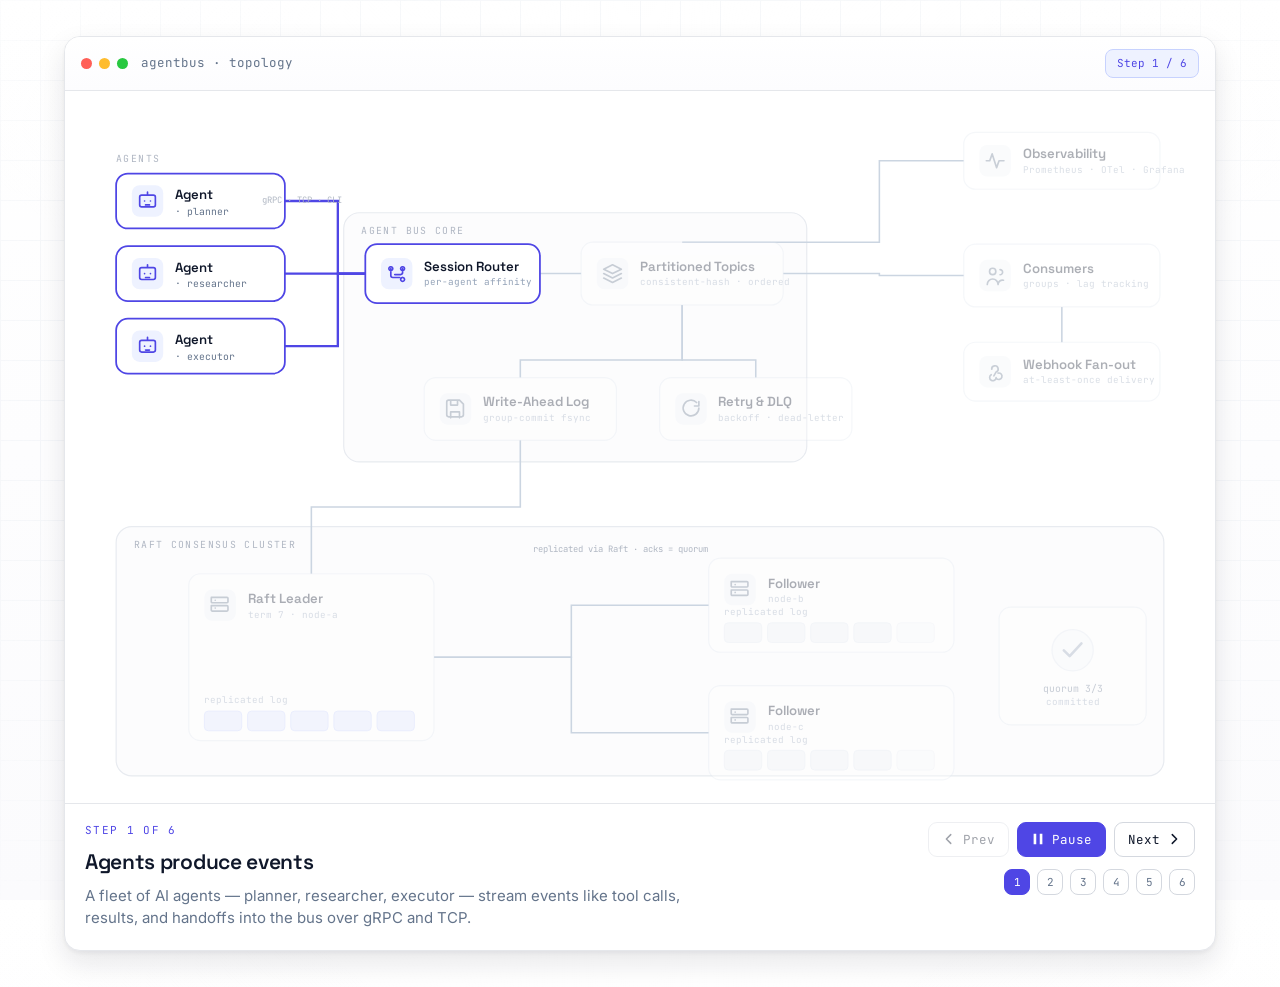
==== visualization/index.html @ acc693bb "Trim README to concise overview and add interactive architecture visualization - README: cut from 45" ====
<!DOCTYPE html>
<html lang="en">
<head>
<meta charset="UTF-8" />
<meta name="viewport" content="width=device-width, initial-scale=1.0" />
<title>AgentBus — Architecture Walkthrough</title>
<meta name="description" content="A guided, step-by-step walkthrough of the AgentBus architecture: a Raft-replicated, write-ahead-logged message broker for AI-agent event streams." />

<link rel="preconnect" href="https://fonts.googleapis.com" />
<link rel="preconnect" href="https://fonts.gstatic.com" crossorigin />
<link href="https://fonts.googleapis.com/css2?family=Space+Grotesk:wght@400;500;600;700&family=Inter:wght@400;500;600&family=JetBrains+Mono:wght@400;500;600&display=swap" rel="stylesheet" />

<style>
  :root {
    --bg-0: #ffffff;
    --bg-1: #fbfbfd;
    --grid: #eef1f5;

    --card: #ffffff;
    --border: #e5e7eb;
    --border-strong: #d4d8df;
    --shadow: 0 1px 2px rgba(15,23,42,0.04), 0 6px 16px rgba(15,23,42,0.06);
    --shadow-lift: 0 2px 4px rgba(15,23,42,0.05), 0 12px 28px rgba(15,23,42,0.10);

    --indigo: #4f46e5;
    --indigo-soft: #eef2ff;
    --emerald: #10b981;

    --line: #cbd5e1;
    --ink: #0f172a;
    --sub: #64748b;
    --muted: #94a3b8;

    --font-display: "Space Grotesk", sans-serif;
    --font-body: "Inter", sans-serif;
    --font-mono: "JetBrains Mono", ui-monospace, monospace;
  }

  * { box-sizing: border-box; }
  html, body { height: 100%; }

  body {
    margin: 0;
    background:
      radial-gradient(1100px 700px at 50% -10%, #ffffff, transparent 70%),
      linear-gradient(180deg, var(--bg-0), var(--bg-1));
    color: var(--ink);
    font-family: var(--font-body);
    line-height: 1.5;
    -webkit-font-smoothing: antialiased;
    text-rendering: optimizeLegibility;
    min-height: 100vh;
    display: flex;
    flex-direction: column;
  }

  .bg-grid {
    position: fixed; inset: 0; z-index: 0; pointer-events: none;
    background-image:
      linear-gradient(var(--grid) 1px, transparent 1px),
      linear-gradient(90deg, var(--grid) 1px, transparent 1px);
    background-size: 40px 40px;
    mask-image: radial-gradient(ellipse 80% 75% at 50% 45%, #000 55%, transparent 100%);
    -webkit-mask-image: radial-gradient(ellipse 80% 75% at 50% 45%, #000 55%, transparent 100%);
    opacity: 0.6;
  }

  main {
    position: relative; z-index: 1;
    flex: 1;
    width: 100%;
    max-width: 1240px;
    margin: 0 auto;
    padding: clamp(20px, 4vh, 44px) clamp(16px, 4vw, 44px);
    display: flex;
    flex-direction: column;
    justify-content: center;
  }

  .panel {
    border: 1px solid var(--border);
    border-radius: 16px;
    background: var(--card);
    box-shadow: var(--shadow-lift);
    overflow: hidden;
  }
  .panel-bar {
    display: flex; align-items: center; justify-content: space-between;
    padding: 12px 16px;
    border-bottom: 1px solid var(--border);
    background: linear-gradient(180deg, #ffffff, #fcfcfe);
    gap: 10px;
  }
  .bar-left { display: flex; align-items: center; gap: 13px; min-width: 0; }
  .traffic { display: flex; gap: 7px; }
  .traffic i { width: 11px; height: 11px; border-radius: 50%; display: block; }
  .traffic .r { background: #ff5f57; } .traffic .y { background: #febc2e; } .traffic .g { background: #28c840; }
  .bar-title {
    font-family: var(--font-mono); font-size: 12.5px; color: var(--sub);
    white-space: nowrap; overflow: hidden; text-overflow: ellipsis;
  }
  .step-pill {
    font-family: var(--font-mono); font-size: 11px; color: var(--indigo);
    border: 1px solid #c7d2fe; border-radius: 8px; padding: 5px 11px;
    background: var(--indigo-soft); white-space: nowrap;
  }

  .panel-body { padding: 6px 6px 0; }

  .svg-scroll { width: 100%; overflow-x: auto; overflow-y: hidden; }
  .arch-svg { display: block; width: 100%; height: auto; min-width: 1000px; }

  .node, .node-card, .edge, .edge-glow, .packet, .deco, .node-chip, .node-ic { transition: opacity .4s ease, stroke .4s ease, fill .4s ease; }

  .stage {
    border-top: 1px solid var(--border);
    padding: 18px 20px 20px;
    display: grid;
    grid-template-columns: 1fr auto;
    gap: 18px 24px;
    align-items: start;
  }
  .caption { min-width: 0; }
  .caption .meta {
    font-family: var(--font-mono); font-size: 11px; letter-spacing: 0.12em;
    text-transform: uppercase; color: var(--indigo); margin-bottom: 8px;
  }
  .caption h2 {
    font-family: var(--font-display); font-weight: 600; font-size: clamp(17px, 2.6vw, 21px);
    letter-spacing: -0.015em; color: var(--ink); margin: 0 0 7px;
  }
  .caption p {
    margin: 0; color: var(--sub); font-size: clamp(13.5px, 2vw, 15px); max-width: 640px;
  }

  .controls { display: flex; flex-direction: column; align-items: flex-end; gap: 12px; }
  .btn-row { display: flex; align-items: center; gap: 8px; }
  .btn {
    font-family: var(--font-mono); font-size: 12.5px; color: var(--ink);
    border: 1px solid var(--border-strong); border-radius: 9px;
    background: #fff; padding: 8px 13px; cursor: pointer;
    display: inline-flex; align-items: center; gap: 7px;
    transition: border-color .2s, background .2s, color .2s, transform .1s;
  }
  .btn:hover:not(:disabled) { border-color: var(--indigo); color: var(--indigo); }
  .btn:active:not(:disabled) { transform: translateY(1px); }
  .btn:disabled { opacity: 0.4; cursor: default; }
  .btn:focus-visible { outline: 2px solid var(--indigo); outline-offset: 2px; }
  .btn.play { background: var(--indigo); color: #fff; border-color: var(--indigo); }
  .btn.play:hover:not(:disabled) { background: #4338ca; color: #fff; }
  .btn svg { width: 14px; height: 14px; }

  .dots { display: flex; gap: 7px; align-items: center; }
  .dot {
    width: 26px; height: 26px; border-radius: 8px; cursor: pointer;
    border: 1px solid var(--border-strong); background: #fff;
    font-family: var(--font-mono); font-size: 11px; color: var(--sub);
    display: grid; place-items: center; padding: 0; transition: all .2s;
  }
  .dot:hover { border-color: var(--indigo); color: var(--indigo); }
  .dot[aria-current="true"] { background: var(--indigo); border-color: var(--indigo); color: #fff; }
  .dot:focus-visible { outline: 2px solid var(--indigo); outline-offset: 2px; }

  .arch-mobile { display: none; padding: 14px 12px 4px; }
  @media (max-width: 860px) {
    .svg-scroll { display: none; }
    .arch-mobile { display: block; }
    .stage { grid-template-columns: 1fr; }
    .controls { align-items: stretch; }
    .btn-row { justify-content: space-between; }
    .dots { justify-content: center; flex-wrap: wrap; }
  }

  .m-step { display: none; }
  .m-step.active { display: block; }
  .m-flow { display: flex; flex-direction: column; gap: 9px; }
  .m-node {
    border: 1px solid var(--indigo); border-radius: 12px; background: #fff;
    padding: 12px 13px; display: flex; gap: 12px; align-items: center; box-shadow: var(--shadow);
  }
  .m-node.commit { border-color: var(--emerald); }
  .m-ic {
    width: 36px; height: 36px; flex: none; border-radius: 9px;
    display: grid; place-items: center; background: var(--indigo-soft); color: var(--indigo);
  }
  .m-node.commit .m-ic { background: #d1fae5; color: #047857; }
  .m-ic svg { width: 19px; height: 19px; }
  .m-node .ti { font-family: var(--font-display); font-weight: 600; font-size: 14px; color: var(--ink); }
  .m-node .su { font-family: var(--font-mono); font-size: 10.5px; color: var(--sub); margin-top: 2px; line-height: 1.4; }
  .m-arrow { text-align: center; color: var(--muted); font-size: 13px; font-family: var(--font-mono); }

  @media (prefers-reduced-motion: reduce) {
    .packet { display: none !important; }
    .node, .node-card, .edge, .edge-glow, .deco { transition: none !important; }
  }
</style>
</head>
<body>

<div class="bg-grid" aria-hidden="true"></div>

<main>
  <section class="panel" aria-label="AgentBus architecture walkthrough">
    <div class="panel-bar">
      <div class="bar-left">
        <span class="traffic"><i class="r"></i><i class="y"></i><i class="g"></i></span>
        <span class="bar-title">agentbus · topology</span>
      </div>
      <span class="step-pill" id="stepPill">Step 1 / 6</span>
    </div>

    <div class="panel-body">
      <div class="svg-scroll">
        <svg class="arch-svg" id="svg" viewBox="0 0 1160 720" role="img"
          aria-label="AgentBus architecture diagram. Use the Previous and Next controls below to walk through six steps explaining how AI agents produce events, how the broker routes, partitions, and durably commits them, how the Raft cluster replicates each commit to a quorum of nodes, how failures retry or dead-letter, and how events are delivered to consumers and webhooks.">
          <defs>
            <radialGradient id="pk" cx="50%" cy="50%" r="50%">
              <stop offset="0%" stop-color="#a5b4fc"/>
              <stop offset="60%" stop-color="#4f46e5"/>
              <stop offset="100%" stop-color="#4f46e5"/>
            </radialGradient>
            <radialGradient id="pkg" cx="50%" cy="50%" r="50%">
              <stop offset="0%" stop-color="#6ee7b7"/>
              <stop offset="60%" stop-color="#10b981"/>
              <stop offset="100%" stop-color="#10b981"/>
            </radialGradient>
            <style>
              .ntitle { font-family:'Space Grotesk',sans-serif; font-weight:600; font-size:13.5px; fill:#0f172a; }
              .nsub { font-family:'JetBrains Mono',monospace; font-size:9.5px; fill:#94a3b8; }
              .nrole { font-family:'JetBrains Mono',monospace; font-size:10px; fill:#64748b; }
              .reg-lbl { font-family:'JetBrains Mono',monospace; font-size:10px; letter-spacing:0.14em; fill:#b0b7c3; }
              .elabel { font-family:'JetBrains Mono',monospace; font-size:9px; fill:#b0b7c3; }
              .ic { stroke-width:1.7; fill:none; stroke-linecap:round; stroke-linejoin:round; }
            </style>
          </defs>
          <g id="regions"></g>
          <g id="edges"></g>
          <g id="nodes"></g>
          <g id="packets"></g>
        </svg>
      </div>

      <div class="arch-mobile" id="mobile"></div>
    </div>

    <div class="stage">
      <div class="caption" aria-live="polite">
        <div class="meta" id="capMeta">Step 1 of 6</div>
        <h2 id="capTitle">Agents produce events</h2>
        <p id="capText">A fleet of AI agents (planner, researcher, executor) stream events — tool calls, results, handoffs — into the bus over gRPC and TCP.</p>
      </div>
      <div class="controls">
        <div class="btn-row">
          <button class="btn" id="prevBtn" aria-label="Previous step">
            <svg viewBox="0 0 16 16" fill="none" stroke="currentColor" class="ic"><path d="M10 3 L5 8 l5 5"/></svg> Prev
          </button>
          <button class="btn play" id="playBtn" aria-label="Play walkthrough">
            <svg viewBox="0 0 16 16" fill="currentColor" id="playIcon"><path d="M4 3 l9 5 -9 5 z"/></svg>
            <span id="playLbl">Play</span>
          </button>
          <button class="btn" id="nextBtn" aria-label="Next step">
            Next <svg viewBox="0 0 16 16" fill="none" stroke="currentColor" class="ic"><path d="M6 3 l5 5 -5 5"/></svg>
          </button>
        </div>
        <div class="dots" id="dots" role="tablist" aria-label="Walkthrough steps"></div>
      </div>
    </div>
  </section>
</main>

<script>
(function () {
  "use strict";
  var reduce = window.matchMedia("(prefers-reduced-motion: reduce)").matches;
  var SVGNS = "http://www.w3.org/2000/svg";

  // ============================================================
  // NODE MODEL — known geometry; edges DERIVED from it.
  // ============================================================
  var N = {
    planner:    { x:46,  y:78,  w:172, h:56, title:"Agent", role:"planner",    icon:"bot" },
    researcher: { x:46,  y:152, w:172, h:56, title:"Agent", role:"researcher", icon:"bot" },
    executor:   { x:46,  y:226, w:172, h:56, title:"Agent", role:"executor",   icon:"bot" },
    router:     { x:300, y:150, w:178, h:60, title:"Session Router", sub:"per-agent affinity", icon:"route" },
    topics:     { x:520, y:148, w:206, h:64, title:"Partitioned Topics", sub:"consistent-hash · ordered", icon:"layers" },
    wal:        { x:360, y:286, w:196, h:64, title:"Write-Ahead Log", sub:"group-commit fsync", icon:"disk", commit:true },
    retry:      { x:600, y:286, w:196, h:64, title:"Retry & DLQ", sub:"backoff · dead-letter", icon:"retry" },
    observ:     { x:910, y:36,  w:200, h:58, title:"Observability", sub:"Prometheus · OTel · Grafana", icon:"activity" },
    consumers:  { x:910, y:150, w:200, h:64, title:"Consumers", sub:"groups · lag tracking", icon:"users" },
    webhook:    { x:910, y:250, w:200, h:60, title:"Webhook Fan-out", sub:"at-least-once delivery", icon:"webhook" },
    leader:     { x:120, y:486, w:250, h:170, title:"Raft Leader", sub:"term 7 · node-a", icon:"server", leader:true, log:5 },
    follower1:  { x:650, y:470, w:250, h:96,  title:"Follower", sub:"node-b", icon:"server", log:4 },
    follower2:  { x:650, y:600, w:250, h:96,  title:"Follower", sub:"node-c", icon:"server", log:4 },
    quorum:     { x:946, y:520, w:150, h:120, icon:"server", quorum:true }
  };

  var REGIONS = [
    { x:278, y:118, w:472, h:254, label:"AGENT BUS CORE" },
    { x:46,  y:438, w:1068, h:254, label:"RAFT CONSENSUS CLUSTER" }
  ];

  var EDGES = [
    { id:"e_planner",    from:"planner",    fromSide:"R", to:"router", toSide:"L", railX:272 },
    { id:"e_researcher", from:"researcher", fromSide:"R", to:"router", toSide:"L", railX:272 },
    { id:"e_executor",   from:"executor",   fromSide:"R", to:"router", toSide:"L", railX:272 },
    { id:"e_rt",  from:"router", fromSide:"R", to:"topics", toSide:"L" },
    { id:"e_tw",  from:"topics", fromSide:"B", to:"wal", toSide:"T", midY:268 },
    { id:"e_tr",  from:"topics", fromSide:"B", to:"retry", toSide:"T", midY:268 },
    { id:"e_tc",  from:"topics", fromSide:"R", to:"consumers", toSide:"L", railX:824 },
    { id:"e_cw",  from:"consumers", fromSide:"B", to:"webhook", toSide:"T" },
    { id:"e_to",  from:"topics", fromSide:"T", to:"observ", toSide:"L", railX:824 },
    { id:"e_wl",  from:"wal", fromSide:"B", to:"leader", toSide:"T", midY:418 },
    { id:"e_lf1", from:"leader", fromSide:"R", to:"follower1", toSide:"L", railX:510 },
    { id:"e_lf2", from:"leader", fromSide:"R", to:"follower2", toSide:"L", railX:510 }
  ];

  var STEPS = [
    { title:"Agents produce events",
      text:"A fleet of AI agents — planner, researcher, executor — stream events like tool calls, results, and handoffs into the bus over gRPC and TCP.",
      nodes:["planner","researcher","executor","router"], edges:["e_planner","e_researcher","e_executor"],
      packets:["e_planner","e_researcher","e_executor"], mobile:["planner","researcher","executor","router"] },
    { title:"Session routing keeps order",
      text:"The session router pins each conversation to one partition, so all of its events stay strictly in order — no interleaving between agents.",
      nodes:["router","topics"], edges:["e_rt"], packets:["e_rt"], mobile:["router","topics"] },
    { title:"Partitioned and made durable",
      text:"Events land on consistent-hash partitions and are appended to a write-ahead log with group-commit fsync — durable even if the process crashes.",
      nodes:["topics","wal"], edges:["e_tw"], packets:["e_tw"], commit:"wal", mobile:["topics","wal"] },
    { title:"Replicated by Raft consensus",
      text:"Every commit is replicated to follower nodes via Raft. A majority must store it before it counts as committed — so killing any single node loses zero data.",
      nodes:["leader","follower1","follower2","quorum"], edges:["e_wl","e_lf1","e_lf2"],
      packets:["e_lf1","e_lf2"], raft:true, mobile:["leader","follower1","follower2","quorum"] },
    { title:"Retry and dead-letter",
      text:"Failed events retry with exponential backoff. Anything past its max attempts is parked in a dead-letter queue — nothing silently vanishes.",
      nodes:["topics","retry"], edges:["e_tr"], packets:["e_tr"], mobile:["topics","retry"] },
    { title:"Delivered out",
      text:"Consumer groups pull events in order with lag tracking, and webhooks fan out at-least-once to downstream services. Observability taps metrics and traces throughout.",
      nodes:["topics","consumers","webhook","observ"], edges:["e_tc","e_cw","e_to"],
      packets:["e_tc","e_cw"], mobile:["topics","consumers","webhook","observ"] }
  ];

  var ICONS = {
    bot:    "M9 0 v3 M3 3 h12 a2 2 0 0 1 2 2 v8 a2 2 0 0 1 -2 2 H3 a2 2 0 0 1 -2 -2 V5 a2 2 0 0 1 2 -2 M6 9 h0.01 M12 9 h0.01 M7 13 h4",
    route:  "M3 2 a2 2 0 1 0 0.01 0 M3 4 v7 a2 2 0 0 0 2 2 h7 M15 13 a2 2 0 1 0 0.01 0 M15 2 a2 2 0 1 0 0.01 0 M15 4 v4 a2 2 0 0 1 -2 2 H7",
    layers: "M9 0 l9 4.5 -9 4.5 -9 -4.5 z M0 9 l9 4.5 9 -4.5 M0 13.5 l9 4.5 9 -4.5",
    disk:   "M2 0 h11 l4 4 v11 a2 2 0 0 1 -2 2 H2 a2 2 0 0 1 -2 -2 V2 a2 2 0 0 1 2 -2 M4 0 v5 h7 V0 M4 18 v-6 h9 v6",
    retry:  "M17 8 a8 8 0 1 1 -2.3 -5.6 M17 1.5 v4.5 h-4.5",
    activity:"M0 9 h3.5 l2.5 -7 4.5 14 2.5 -7 h5",
    users:  "M6.5 8 a3.2 3.2 0 1 0 0 -6.4 3.2 3.2 0 0 0 0 6.4 M1 18 a5.5 5.5 0 0 1 11 0 M14 8.2 a2.6 2.6 0 1 0 0 -5.2 M12 18 a4.4 4.4 0 0 1 5.5 -4.2",
    webhook:"M5.5 6.5 a3.3 3.3 0 1 1 4.4 2.9 l-2.2 3.8 M10 15 a3.3 3.3 0 1 1 -5 -2.9 M12 10.4 a3.3 3.3 0 1 1 -1.7 5.5",
    server: "M0 1 h16 a1 1 0 0 1 1 1 v3.5 a1 1 0 0 1 -1 1 H1 a1 1 0 0 1 -1 -1 V2 a1 1 0 0 1 1 -1 M0 9.5 h16 a1 1 0 0 1 1 1 V14 a1 1 0 0 1 -1 1 H1 a1 1 0 0 1 -1 -1 v-3.5 a1 1 0 0 1 1 -1 M4 4 h0.01 M4 12 h0.01",
    check:  "M2 9 l5 5 9 -11"
  };

  function el(tag, attrs) {
    var e = document.createElementNS(SVGNS, tag);
    if (attrs) for (var k in attrs) e.setAttribute(k, attrs[k]);
    return e;
  }
  function anchor(n, side) {
    switch (side) {
      case "L": return [n.x, n.y + n.h/2];
      case "R": return [n.x + n.w, n.y + n.h/2];
      case "T": return [n.x + n.w/2, n.y];
      case "B": return [n.x + n.w/2, n.y + n.h];
    }
  }
  function buildPath(edge) {
    var a = N[edge.from], b = N[edge.to];
    var p0 = anchor(a, edge.fromSide), p1 = anchor(b, edge.toSide);
    var x0=p0[0], y0=p0[1], x1=p1[0], y1=p1[1], d;
    if (edge.railX != null) {
      d = "M "+x0+" "+y0+" H "+edge.railX+" V "+y1+" H "+x1;
    } else if (edge.midY != null) {
      d = "M "+x0+" "+y0+" V "+edge.midY+" H "+x1+" V "+y1;
    } else if (edge.fromSide==="R" && edge.toSide==="L") {
      if (Math.abs(y0-y1)<0.5) d = "M "+x0+" "+y0+" H "+x1;
      else { var mx=(x0+x1)/2; d = "M "+x0+" "+y0+" H "+mx+" V "+y1+" H "+x1; }
    } else if (edge.fromSide==="B" && edge.toSide==="T") {
      if (Math.abs(x0-x1)<0.5) d = "M "+x0+" "+y0+" V "+y1;
      else { var my=(y0+y1)/2; d = "M "+x0+" "+y0+" V "+my+" H "+x1+" V "+y1; }
    } else {
      d = "M "+x0+" "+y0+" L "+x1+" "+y1;
    }
    return d;
  }

  var gRegions = document.getElementById("regions");
  var gEdges   = document.getElementById("edges");
  var gNodes   = document.getElementById("nodes");
  var gPackets = document.getElementById("packets");

  REGIONS.forEach(function (r) {
    var rect = el("rect", { x:r.x, y:r.y, width:r.w, height:r.h, rx:16, fill:"#fcfcfd", stroke:"#e8ebf0", "stroke-width":1.2 });
    rect.setAttribute("class","deco"); gRegions.appendChild(rect);
    var t = el("text", { x:r.x+18, y:r.y+22, "class":"reg-lbl" }); t.textContent = r.label; gRegions.appendChild(t);
  });

  var edgePaths = {};
  EDGES.forEach(function (e) {
    var d = buildPath(e);
    var base = el("path", { d:d, fill:"none", stroke:"#cbd5e1", "stroke-width":1.6 });
    base.setAttribute("class","edge"); base.setAttribute("id", e.id);
    var glow = el("path", { d:d, fill:"none", stroke:"#4f46e5", "stroke-width":2.4, opacity:0 });
    glow.setAttribute("class","edge-glow");
    gEdges.appendChild(base); gEdges.appendChild(glow);
    edgePaths[e.id] = { base:base, glow:glow, d:d };
  });

  var nodeEls = {};
  function drawNode(id) {
    var n = N[id];
    var g = el("g", {}); g.setAttribute("class","node"); g.dataset.id = id;

    var card = el("rect", { x:n.x, y:n.y, width:n.w, height:n.h, rx:12, fill:"#ffffff", stroke:"#e2e8f0", "stroke-width":1.2 });
    card.setAttribute("class","node-card"); g.appendChild(card);

    if (n.quorum) {
      var ring = el("circle", { cx:n.x+n.w/2, cy:n.y+44, r:21, fill:"#f8fafc", stroke:"#e2e8f0", "stroke-width":1.3 });
      ring.setAttribute("class","q-ring"); g.appendChild(ring);
      var chk = el("path", { d:"M "+(n.x+n.w/2-9)+" "+(n.y+44)+" l 6 6 12 -13", fill:"none", stroke:"#94a3b8", "stroke-width":2.6, "stroke-linecap":"round", "stroke-linejoin":"round" });
      chk.setAttribute("class","q-check"); g.appendChild(chk);
      var qt1 = el("text", { x:n.x+n.w/2, y:n.y+86, "class":"nrole", "text-anchor":"middle" }); qt1.textContent="quorum 3/3"; g.appendChild(qt1);
      var qt2 = el("text", { x:n.x+n.w/2, y:n.y+100, "class":"nsub", "text-anchor":"middle" }); qt2.textContent="committed"; g.appendChild(qt2);
      gNodes.appendChild(g); nodeEls[id]=g; return;
    }

    var chipX = n.x + 16, chipY = n.y + (n.log ? 16 : n.h/2 - 16);
    var chip = el("rect", { x:chipX, y:chipY, width:32, height:32, rx:8, fill:"#f1f5f9" });
    chip.setAttribute("class","node-chip"); g.appendChild(chip);
    var ig = el("g", { transform:"translate("+(chipX+7)+","+(chipY+7)+")" });
    var ip = el("path", { d:ICONS[n.icon]||"" });
    ip.setAttribute("class","ic node-ic"); ip.setAttribute("stroke","#64748b");
    ig.appendChild(ip); g.appendChild(ig);

    var tx = chipX + 44;
    if (n.role) {
      var t1 = el("text", { x:tx, y:n.y+n.h/2-2, "class":"ntitle" }); t1.textContent = n.title;
      var t2 = el("text", { x:tx, y:n.y+n.h/2+14, "class":"nrole" }); t2.textContent = "· "+n.role;
      g.appendChild(t1); g.appendChild(t2);
    } else {
      var ty = n.log ? n.y+30 : n.y+n.h/2-3;
      var s1 = el("text", { x:tx, y:ty, "class":"ntitle" }); s1.textContent = n.title; g.appendChild(s1);
      if (n.sub) { var s2 = el("text", { x:tx, y:ty+15, "class":"nsub" }); s2.textContent = n.sub; g.appendChild(s2); }
    }

    if (n.log) {
      var total = 5, filled = n.log;
      var lx = n.x + 16, ly = n.y + n.h - 30;
      var cellW = 38, gap = 6;
      var lab = el("text", { x:lx, y:ly-8, "class":"nsub" }); lab.textContent = "replicated log"; g.appendChild(lab);
      var cells = [];
      for (var i=0;i<total;i++){
        var on = i < filled;
        var c = el("rect", { x:lx+i*(cellW+gap), y:ly, width:cellW, height:20, rx:4,
          fill: on ? (id==="leader" ? "#e0e7ff" : "#eef2f6") : "#f8fafc",
          stroke: on ? (id==="leader" ? "#c7d2fe" : "#e2e8f0") : "#eef1f5", "stroke-width":1 });
        c.setAttribute("class","logcell" + (id!=="leader" && i===4 ? " newcell" : ""));
        g.appendChild(c); cells.push(c);
      }
      g._cells = cells;
      if (id!=="leader") {
        var ack = el("text", { x:n.x+n.w-16, y:n.y+24, "class":"nsub", "text-anchor":"end", fill:"#059669", opacity:0 });
        ack.setAttribute("class","ack-lbl"); ack.textContent="ack ✓"; g.appendChild(ack);
      }
    }

    gNodes.appendChild(g); nodeEls[id] = g;
  }
  Object.keys(N).forEach(drawNode);

  // decorative labels
  function deco(x,y,cls,txt,extra){ var a={x:x,y:y,"class":cls+" deco"}; if(extra) for(var k in extra) a[k]=extra[k]; var t=el("text",a); t.textContent=txt; gNodes.appendChild(t); return t; }
  deco(235,108,"elabel","gRPC · TCP · CLI",{ "text-anchor":"middle" });
  deco(46,66,"reg-lbl","AGENTS");
  deco(560,464,"elabel","replicated via Raft · acks = quorum",{ "text-anchor":"middle" });

  // ============================================================
  // STATE + STEP APPLY
  // ============================================================
  var current = 0, playing = false, playTimer = null, packetTimers = [];
  var stepPill = document.getElementById("stepPill");
  var capMeta = document.getElementById("capMeta");
  var capTitle = document.getElementById("capTitle");
  var capText = document.getElementById("capText");

  function clearPackets() {
    while (gPackets.firstChild) gPackets.removeChild(gPackets.firstChild);
    packetTimers.forEach(clearTimeout); packetTimers = [];
  }

  function setDim() {
    var s = STEPS[current];
    var activeN = {}; s.nodes.forEach(function(id){ activeN[id]=1; });
    var activeE = {}; s.edges.forEach(function(id){ activeE[id]=1; });

    Object.keys(nodeEls).forEach(function(id){
      var on = activeN[id], g = nodeEls[id];
      g.style.opacity = on ? "1" : "0.34";
      var card = g.querySelector(".node-card");
      var isCommit = (s.commit===id);
      var isRaftActive = s.raft && (id==="leader"||id==="follower1"||id==="follower2");
      if (card) {
        var stroke = "#e2e8f0", sw = "1.2";
        if (on) {
          if (isCommit) stroke = "#10b981";
          else if (id==="leader" && s.raft) stroke = "#f59e0b";
          else stroke = "#4f46e5";
          sw = "1.8";
        }
        card.setAttribute("stroke", stroke); card.setAttribute("stroke-width", sw);
      }
      var chip = g.querySelector(".node-chip");
      var ic = g.querySelector(".node-ic");
      if (chip) chip.setAttribute("fill", on ? (isCommit ? "#d1fae5" : "#eef2ff") : "#f1f5f9");
      if (ic)  ic.setAttribute("stroke", on ? (isCommit ? "#047857" : "#4f46e5") : "#64748b");
    });

    EDGES.forEach(function(e){
      var ep = edgePaths[e.id], on = activeE[e.id];
      ep.base.setAttribute("opacity", on ? "0" : "1");
      ep.base.setAttribute("stroke", on ? "#4f46e5" : "#cbd5e1");
      ep.glow.setAttribute("opacity", on ? "1" : "0");
      ep.glow.setAttribute("stroke", (on && s.raft) ? "#10b981" : "#4f46e5");
    });
  }

  function pulseNode(id) {
    if (reduce) return;
    var g = nodeEls[id]; if (!g) return;
    var card = g.querySelector(".node-card");
    if (card) {
      card.style.transition = "none"; card.style.transformBox = "fill-box"; card.style.transformOrigin = "center";
      card.style.transform = "scale(1.03)"; void card.getBoundingClientRect();
      card.style.transition = "transform .35s ease-out"; card.style.transform = "scale(1)";
    }
  }

  function runPacket(edgeId, kind, delay, onArrive) {
    if (reduce) { if (onArrive) onArrive(); return; }
    var c = el("circle", { r: 4.2, fill: kind==="raft" ? "url(#pkg)" : "url(#pk)", opacity:0 });
    c.setAttribute("class","packet");
    var am = el("animateMotion", { dur:"1.05s", begin:"indefinite", fill:"freeze" });
    var mp = el("mpath"); mp.setAttribute("href","#"+edgeId);
    mp.setAttributeNS("http://www.w3.org/1999/xlink","href","#"+edgeId);
    am.appendChild(mp); c.appendChild(am); gPackets.appendChild(c);
    var t = setTimeout(function(){
      c.setAttribute("opacity","1");
      try { am.beginElement(); } catch(e){}
      var t2 = setTimeout(function(){
        if (onArrive) onArrive();
        c.style.transition = "opacity .3s"; c.style.opacity = "0";
        setTimeout(function(){ if (c.parentNode) c.parentNode.removeChild(c); }, 320);
      }, 1055);
      packetTimers.push(t2);
    }, delay||0);
    packetTimers.push(t);
  }

  function animateStep() {
    clearPackets();
    var s = STEPS[current];
    if (reduce) { applyEndState(); return; }
    s.packets.forEach(function(edgeId, i){
      var toId = EDGES.filter(function(e){return e.id===edgeId;})[0].to;
      runPacket(edgeId, s.raft ? "raft" : "flow", i*240, function(){
        pulseNode(toId);
        if (s.commit && toId===s.commit) commitPing();
        if (s.raft) followerAck(toId);
      });
    });
    if (s.raft) { var qt=setTimeout(function(){ quorumPing(); }, 760); packetTimers.push(qt); }
  }

  function applyEndState() {
    var s = STEPS[current];
    s.nodes.forEach(pulseNode);
    if (s.commit) commitPing(true);
    if (s.raft) { followerAck("follower1",true); followerAck("follower2",true); quorumPing(true); }
  }

  function commitPing() {
    var g = nodeEls.wal; if (!g) return;
    g.querySelector(".node-card").setAttribute("stroke", "#10b981");
    pulseNode("wal");
  }

  function followerAck(id) {
    var g = nodeEls[id]; if (!g || !g._cells) return;
    var newcell = g.querySelector(".newcell");
    if (newcell) { newcell.setAttribute("fill", "#e0e7ff"); newcell.setAttribute("stroke", "#c7d2fe"); }
    var ack = g.querySelector(".ack-lbl"); if (ack) ack.setAttribute("opacity","1");
    var card = g.querySelector(".node-card"); if (card) card.setAttribute("stroke", "#10b981");
    pulseNode(id);
  }

  function quorumPing(instant) {
    var g = nodeEls.quorum; if (!g) return;
    var ring = g.querySelector(".q-ring"), chk = g.querySelector(".q-check");
    if (ring) ring.setAttribute("stroke", "#10b981");
    if (chk) chk.setAttribute("stroke", "#059669");
    if (!instant && !reduce && ring) {
      ring.style.transition="none"; ring.style.transformBox="fill-box"; ring.style.transformOrigin="center";
      ring.style.transform="scale(0.7)"; ring.style.opacity="0.5"; void ring.getBoundingClientRect();
      ring.style.transition="transform .5s ease-out, opacity .5s ease-out";
      ring.style.transform="scale(1)"; ring.style.opacity="1";
    }
  }

  function resetRaft() {
    ["follower1","follower2"].forEach(function(id){
      var g = nodeEls[id]; if(!g) return;
      var nc = g.querySelector(".newcell"); if (nc){ nc.setAttribute("fill","#f8fafc"); nc.setAttribute("stroke","#eef1f5"); }
      var ack = g.querySelector(".ack-lbl"); if (ack) ack.setAttribute("opacity","0");
    });
    var q = nodeEls.quorum;
    if (q){ q.querySelector(".q-ring").setAttribute("stroke","#e2e8f0"); q.querySelector(".q-check").setAttribute("stroke","#94a3b8"); }
  }

  // ============================================================
  // MOBILE
  // ============================================================
  var mobileEl = document.getElementById("mobile");
  function mIconSvg(icon){ return '<svg viewBox="0 0 18 18" fill="none" stroke="currentColor" class="ic"><path d="'+(ICONS[icon]||"")+'"/></svg>'; }
  STEPS.forEach(function(s, idx){
    var wrap = document.createElement("div");
    wrap.className = "m-step" + (idx===0?" active":"");
    var flow = document.createElement("div"); flow.className="m-flow";
    s.mobile.forEach(function(id, j){
      var n = N[id];
      var node = document.createElement("div");
      node.className = "m-node" + (n.commit ? " commit" : "");
      var label = n.role ? (n.title+" · "+n.role) : (n.quorum ? "Quorum 3/3 committed" : n.title);
      var sub = n.quorum ? "zero-data-loss failover" : (n.sub || "");
      node.innerHTML = '<div class="m-ic">'+mIconSvg(n.quorum?"check":n.icon)+'</div>'
        + '<div><div class="ti">'+label+'</div><div class="su">'+sub+'</div></div>';
      flow.appendChild(node);
      if (j < s.mobile.length-1) { var ar=document.createElement("div"); ar.className="m-arrow"; ar.textContent="↓"; flow.appendChild(ar); }
    });
    wrap.appendChild(flow); mobileEl.appendChild(wrap);
  });
  function showMobile(i){ Array.prototype.forEach.call(mobileEl.children, function(c, idx){ c.classList.toggle("active", idx===i); }); }

  // ============================================================
  // NAV
  // ============================================================
  var dotsEl = document.getElementById("dots");
  STEPS.forEach(function(s, i){
    var b = document.createElement("button");
    b.className = "dot"; b.textContent = (i+1); b.setAttribute("role","tab");
    b.setAttribute("aria-label","Step "+(i+1)+": "+s.title);
    b.addEventListener("click", function(){ stopPlay(); go(i); });
    dotsEl.appendChild(b);
  });

  var prevBtn = document.getElementById("prevBtn");
  var nextBtn = document.getElementById("nextBtn");

  function go(i, fromAuto){
    if (i<0) i=0; if (i>=STEPS.length) i=STEPS.length-1;
    if (current===3 && i!==3) resetRaft();
    current = i;
    var s = STEPS[i];
    stepPill.textContent = "Step "+(i+1)+" / "+STEPS.length;
    capMeta.textContent = "Step "+(i+1)+" of "+STEPS.length;
    capTitle.textContent = s.title;
    capText.textContent = s.text;
    Array.prototype.forEach.call(dotsEl.children, function(d, idx){ d.setAttribute("aria-current", idx===i ? "true":"false"); });
    prevBtn.disabled = (i===0);
    nextBtn.disabled = (i===STEPS.length-1) && !playing;
    setDim(); showMobile(i); animateStep();
  }
  function prev(){ if (current > 0) go(current-1); }

  nextBtn.addEventListener("click", function(){ stopPlay(); if(current<STEPS.length-1) go(current+1); });
  prevBtn.addEventListener("click", function(){ stopPlay(); prev(); });

  var playBtn = document.getElementById("playBtn");
  var playIcon = document.getElementById("playIcon");
  var playLbl = document.getElementById("playLbl");
  function setPlayUI(on){
    playing = on;
    playLbl.textContent = on ? "Pause" : "Play";
    playIcon.innerHTML = on ? '<path d="M3 2 h3 v12 H3 z M10 2 h3 v12 h-3 z"/>' : '<path d="M4 3 l9 5 -9 5 z"/>';
    nextBtn.disabled = (current===STEPS.length-1) && !on;
  }
  function startPlay(){
    if (reduce) return;
    setPlayUI(true); clearInterval(playTimer);
    playTimer = setInterval(function(){ go((current+1) % STEPS.length, true); }, 5000);
  }
  function stopPlay(){ clearInterval(playTimer); setPlayUI(false); }
  playBtn.addEventListener("click", function(){ playing ? stopPlay() : startPlay(); });

  document.addEventListener("keydown", function(e){
    if (e.key==="ArrowRight"){ stopPlay(); if(current<STEPS.length-1) go(current+1); }
    else if (e.key==="ArrowLeft"){ stopPlay(); prev(); }
  });

  if (reduce) { playBtn.disabled = true; }

  go(0);
  if (!reduce) startPlay(); // autoplay: constantly cycles 1 -> 6 -> 1; hit Pause to stop on a step and explain
})();
</script>

</body>
</html>
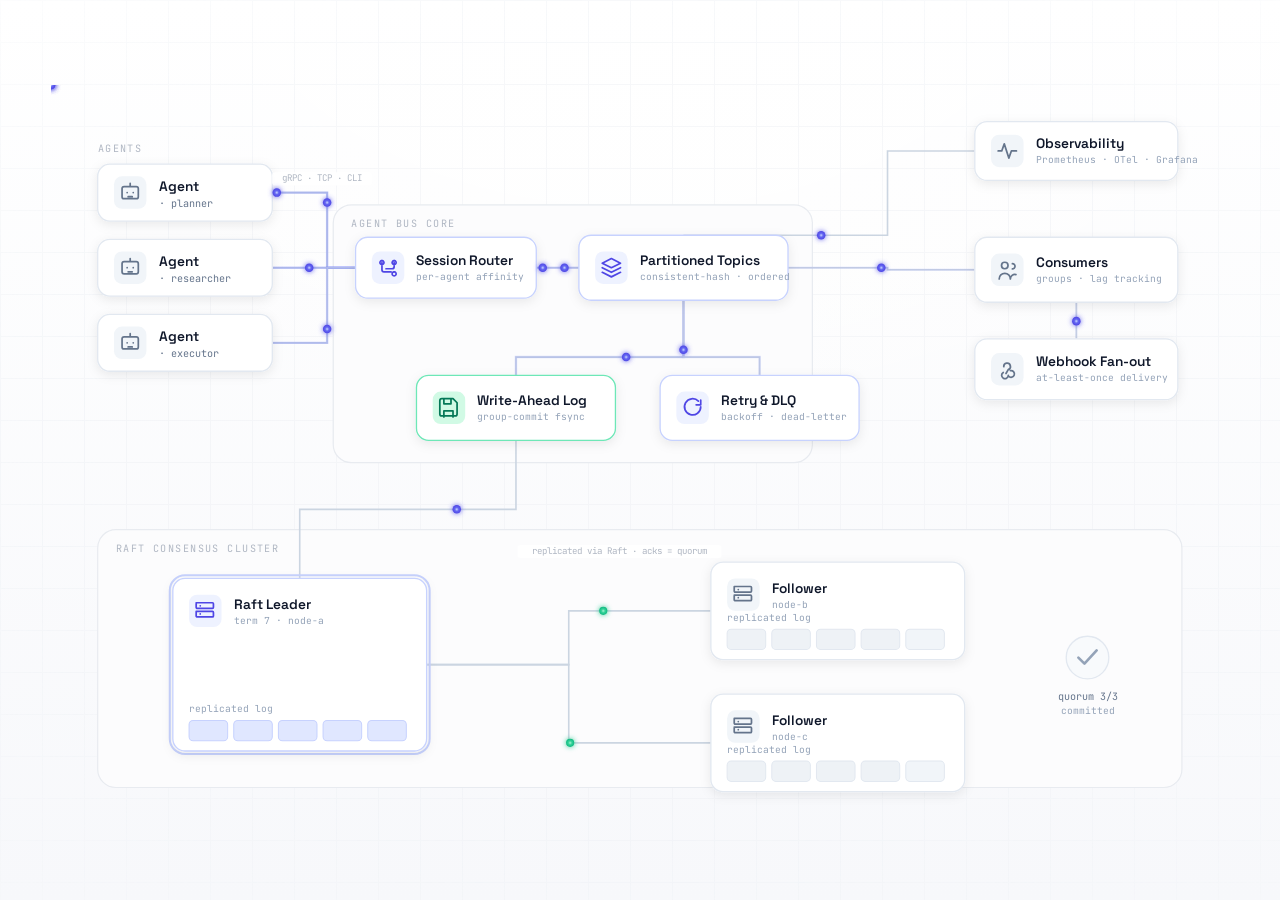
==== commit 77605320: "Rework architecture visualization: diagram-only, continuous flow Strip the window chrome and step co" ====
--- a/visualization/index.html
+++ b/visualization/index.html
@@ -3,8 +3,8 @@
 <head>
 <meta charset="UTF-8" />
 <meta name="viewport" content="width=device-width, initial-scale=1.0" />
-<title>AgentBus — Architecture Walkthrough</title>
-<meta name="description" content="A guided, step-by-step walkthrough of the AgentBus architecture: a Raft-replicated, write-ahead-logged message broker for AI-agent event streams." />
+<title>AgentBus — Architecture</title>
+<meta name="description" content="A live architecture diagram of AgentBus: a Raft-replicated, write-ahead-logged message broker for AI-agent event streams." />
 
 <link rel="preconnect" href="https://fonts.googleapis.com" />
 <link rel="preconnect" href="https://fonts.gstatic.com" crossorigin />
@@ -13,14 +13,8 @@
 <style>
   :root {
     --bg-0: #ffffff;
-    --bg-1: #fbfbfd;
+    --bg-1: #f7f8fb;
     --grid: #eef1f5;
-
-    --card: #ffffff;
-    --border: #e5e7eb;
-    --border-strong: #d4d8df;
-    --shadow: 0 1px 2px rgba(15,23,42,0.04), 0 6px 16px rgba(15,23,42,0.06);
-    --shadow-lift: 0 2px 4px rgba(15,23,42,0.05), 0 12px 28px rgba(15,23,42,0.10);
 
     --indigo: #4f46e5;
     --indigo-soft: #eef2ff;
@@ -42,16 +36,16 @@
   body {
     margin: 0;
     background:
-      radial-gradient(1100px 700px at 50% -10%, #ffffff, transparent 70%),
+      radial-gradient(1200px 800px at 50% -8%, #ffffff, transparent 70%),
       linear-gradient(180deg, var(--bg-0), var(--bg-1));
     color: var(--ink);
     font-family: var(--font-body);
-    line-height: 1.5;
     -webkit-font-smoothing: antialiased;
     text-rendering: optimizeLegibility;
     min-height: 100vh;
     display: flex;
-    flex-direction: column;
+    align-items: center;
+    justify-content: center;
   }
 
   .bg-grid {
@@ -59,139 +53,107 @@
     background-image:
       linear-gradient(var(--grid) 1px, transparent 1px),
       linear-gradient(90deg, var(--grid) 1px, transparent 1px);
-    background-size: 40px 40px;
-    mask-image: radial-gradient(ellipse 80% 75% at 50% 45%, #000 55%, transparent 100%);
-    -webkit-mask-image: radial-gradient(ellipse 80% 75% at 50% 45%, #000 55%, transparent 100%);
-    opacity: 0.6;
+    background-size: 42px 42px;
+    mask-image: radial-gradient(ellipse 82% 80% at 50% 48%, #000 52%, transparent 100%);
+    -webkit-mask-image: radial-gradient(ellipse 82% 80% at 50% 48%, #000 52%, transparent 100%);
+    opacity: 0.55;
   }
 
   main {
     position: relative; z-index: 1;
-    flex: 1;
     width: 100%;
-    max-width: 1240px;
-    margin: 0 auto;
-    padding: clamp(20px, 4vh, 44px) clamp(16px, 4vw, 44px);
-    display: flex;
-    flex-direction: column;
-    justify-content: center;
-  }
-
-  .panel {
-    border: 1px solid var(--border);
-    border-radius: 16px;
-    background: var(--card);
-    box-shadow: var(--shadow-lift);
-    overflow: hidden;
-  }
-  .panel-bar {
-    display: flex; align-items: center; justify-content: space-between;
-    padding: 12px 16px;
-    border-bottom: 1px solid var(--border);
-    background: linear-gradient(180deg, #ffffff, #fcfcfe);
-    gap: 10px;
-  }
-  .bar-left { display: flex; align-items: center; gap: 13px; min-width: 0; }
-  .traffic { display: flex; gap: 7px; }
-  .traffic i { width: 11px; height: 11px; border-radius: 50%; display: block; }
-  .traffic .r { background: #ff5f57; } .traffic .y { background: #febc2e; } .traffic .g { background: #28c840; }
-  .bar-title {
-    font-family: var(--font-mono); font-size: 12.5px; color: var(--sub);
-    white-space: nowrap; overflow: hidden; text-overflow: ellipsis;
-  }
-  .step-pill {
-    font-family: var(--font-mono); font-size: 11px; color: var(--indigo);
-    border: 1px solid #c7d2fe; border-radius: 8px; padding: 5px 11px;
-    background: var(--indigo-soft); white-space: nowrap;
-  }
-
-  .panel-body { padding: 6px 6px 0; }
+    max-width: 1280px;
+    padding: clamp(20px, 4vw, 56px);
+  }
 
   .svg-scroll { width: 100%; overflow-x: auto; overflow-y: hidden; }
   .arch-svg { display: block; width: 100%; height: auto; min-width: 1000px; }
 
-  .node, .node-card, .edge, .edge-glow, .packet, .deco, .node-chip, .node-ic { transition: opacity .4s ease, stroke .4s ease, fill .4s ease; }
-
-  .stage {
-    border-top: 1px solid var(--border);
-    padding: 18px 20px 20px;
-    display: grid;
-    grid-template-columns: 1fr auto;
-    gap: 18px 24px;
-    align-items: start;
-  }
-  .caption { min-width: 0; }
-  .caption .meta {
-    font-family: var(--font-mono); font-size: 11px; letter-spacing: 0.12em;
-    text-transform: uppercase; color: var(--indigo); margin-bottom: 8px;
-  }
-  .caption h2 {
-    font-family: var(--font-display); font-weight: 600; font-size: clamp(17px, 2.6vw, 21px);
-    letter-spacing: -0.015em; color: var(--ink); margin: 0 0 7px;
-  }
-  .caption p {
-    margin: 0; color: var(--sub); font-size: clamp(13.5px, 2vw, 15px); max-width: 640px;
-  }
-
-  .controls { display: flex; flex-direction: column; align-items: flex-end; gap: 12px; }
-  .btn-row { display: flex; align-items: center; gap: 8px; }
-  .btn {
-    font-family: var(--font-mono); font-size: 12.5px; color: var(--ink);
-    border: 1px solid var(--border-strong); border-radius: 9px;
-    background: #fff; padding: 8px 13px; cursor: pointer;
-    display: inline-flex; align-items: center; gap: 7px;
-    transition: border-color .2s, background .2s, color .2s, transform .1s;
-  }
-  .btn:hover:not(:disabled) { border-color: var(--indigo); color: var(--indigo); }
-  .btn:active:not(:disabled) { transform: translateY(1px); }
-  .btn:disabled { opacity: 0.4; cursor: default; }
-  .btn:focus-visible { outline: 2px solid var(--indigo); outline-offset: 2px; }
-  .btn.play { background: var(--indigo); color: #fff; border-color: var(--indigo); }
-  .btn.play:hover:not(:disabled) { background: #4338ca; color: #fff; }
-  .btn svg { width: 14px; height: 14px; }
-
-  .dots { display: flex; gap: 7px; align-items: center; }
-  .dot {
-    width: 26px; height: 26px; border-radius: 8px; cursor: pointer;
-    border: 1px solid var(--border-strong); background: #fff;
-    font-family: var(--font-mono); font-size: 11px; color: var(--sub);
-    display: grid; place-items: center; padding: 0; transition: all .2s;
-  }
-  .dot:hover { border-color: var(--indigo); color: var(--indigo); }
-  .dot[aria-current="true"] { background: var(--indigo); border-color: var(--indigo); color: #fff; }
-  .dot:focus-visible { outline: 2px solid var(--indigo); outline-offset: 2px; }
-
-  .arch-mobile { display: none; padding: 14px 12px 4px; }
-  @media (max-width: 860px) {
+  /* mobile stacked fallback */
+  .arch-mobile { display: none; }
+
+  @media (max-width: 880px) {
     .svg-scroll { display: none; }
     .arch-mobile { display: block; }
-    .stage { grid-template-columns: 1fr; }
-    .controls { align-items: stretch; }
-    .btn-row { justify-content: space-between; }
-    .dots { justify-content: center; flex-wrap: wrap; }
-  }
-
-  .m-step { display: none; }
-  .m-step.active { display: block; }
-  .m-flow { display: flex; flex-direction: column; gap: 9px; }
+  }
+
+  .m-band {
+    font-family: var(--font-mono); font-size: 10.5px; letter-spacing: 0.14em;
+    text-transform: uppercase; color: var(--muted); margin: 20px 0 11px;
+    display: flex; align-items: center; gap: 10px;
+  }
+  .m-band:first-child { margin-top: 0; }
+  .m-band::after { content: ""; flex: 1; height: 1px; background: var(--line); }
+  .m-col { display: flex; flex-direction: column; gap: 10px; }
   .m-node {
-    border: 1px solid var(--indigo); border-radius: 12px; background: #fff;
-    padding: 12px 13px; display: flex; gap: 12px; align-items: center; box-shadow: var(--shadow);
-  }
-  .m-node.commit { border-color: var(--emerald); }
+    border: 1px solid #e5e7eb; border-radius: 13px; background: #fff;
+    padding: 13px 14px; display: flex; gap: 12px; align-items: center;
+    box-shadow: 0 1px 2px rgba(15,23,42,0.04), 0 6px 16px rgba(15,23,42,0.06);
+  }
+  .m-node.core { border-color: #c7d2fe; }
+  .m-node.commit { border-color: #6ee7b7; }
   .m-ic {
-    width: 36px; height: 36px; flex: none; border-radius: 9px;
+    width: 38px; height: 38px; flex: none; border-radius: 10px;
     display: grid; place-items: center; background: var(--indigo-soft); color: var(--indigo);
   }
   .m-node.commit .m-ic { background: #d1fae5; color: #047857; }
-  .m-ic svg { width: 19px; height: 19px; }
+  .m-ic svg { width: 20px; height: 20px; }
   .m-node .ti { font-family: var(--font-display); font-weight: 600; font-size: 14px; color: var(--ink); }
   .m-node .su { font-family: var(--font-mono); font-size: 10.5px; color: var(--sub); margin-top: 2px; line-height: 1.4; }
   .m-arrow { text-align: center; color: var(--muted); font-size: 13px; font-family: var(--font-mono); }
+  .m-chips { display: flex; flex-wrap: wrap; gap: 8px; }
+  .m-chip {
+    font-family: var(--font-mono); font-size: 11px; color: var(--ink);
+    border: 1px solid #e5e7eb; border-radius: 8px; padding: 8px 10px; background: #f8fafc;
+    display: inline-flex; align-items: center; gap: 8px;
+  }
+  .m-chip svg { width: 14px; height: 14px; color: var(--sub); }
+  .m-chip.lead { border-color: #c7d2fe; color: var(--indigo); background: var(--indigo-soft); }
+  .m-chip.lead svg { color: var(--indigo); }
+
+  /* continuous animation primitives */
+  @keyframes commitPulse {
+    0%, 64%, 100% { stroke: #e2e8f0; }
+    70%, 88% { stroke: var(--emerald); }
+  }
+  @keyframes commitGlow {
+    0%, 60%, 100% { opacity: 0; }
+    72%, 84% { opacity: 1; }
+  }
+  @keyframes ackFlash {
+    0%, 55%, 100% { stroke: #e2e8f0; }
+    62%, 86% { stroke: var(--emerald); }
+  }
+  @keyframes ackLbl {
+    0%, 52%, 100% { opacity: 0; }
+    64%, 92% { opacity: 1; }
+  }
+  @keyframes newCell {
+    0%, 50%, 100% { fill: #f1f5f9; stroke: #e2e8f0; }
+    64%, 95% { fill: #d1fae5; stroke: #6ee7b7; }
+  }
+  @keyframes quorumRing {
+    0%, 45% { transform: scale(0.72); opacity: 0; }
+    60% { transform: scale(1); opacity: 0.9; }
+    85%, 100% { transform: scale(1.18); opacity: 0; }
+  }
+  @keyframes quorumMark {
+    0%, 45%, 100% { stroke: #94a3b8; }
+    60%, 90% { stroke: var(--emerald); }
+  }
+  @keyframes leaderHalo {
+    0%, 100% { opacity: 0.35; }
+    50% { opacity: 0.85; }
+  }
+  @keyframes livePulse {
+    0% { box-shadow: 0 0 0 0 rgba(16,185,129,0.4); }
+    70% { box-shadow: 0 0 0 6px rgba(16,185,129,0); }
+    100% { box-shadow: 0 0 0 0 rgba(16,185,129,0); }
+  }
 
   @media (prefers-reduced-motion: reduce) {
     .packet { display: none !important; }
-    .node, .node-card, .edge, .edge-glow, .deco { transition: none !important; }
+    .commit-card, .commit-glow, .f-card, .ack-lbl, .newcell, .q-ring, .q-check, .leader-halo { animation: none !important; }
   }
 </style>
 </head>
@@ -200,72 +162,46 @@
 <div class="bg-grid" aria-hidden="true"></div>
 
 <main>
-  <section class="panel" aria-label="AgentBus architecture walkthrough">
-    <div class="panel-bar">
-      <div class="bar-left">
-        <span class="traffic"><i class="r"></i><i class="y"></i><i class="g"></i></span>
-        <span class="bar-title">agentbus · topology</span>
-      </div>
-      <span class="step-pill" id="stepPill">Step 1 / 6</span>
-    </div>
-
-    <div class="panel-body">
-      <div class="svg-scroll">
-        <svg class="arch-svg" id="svg" viewBox="0 0 1160 720" role="img"
-          aria-label="AgentBus architecture diagram. Use the Previous and Next controls below to walk through six steps explaining how AI agents produce events, how the broker routes, partitions, and durably commits them, how the Raft cluster replicates each commit to a quorum of nodes, how failures retry or dead-letter, and how events are delivered to consumers and webhooks.">
-          <defs>
-            <radialGradient id="pk" cx="50%" cy="50%" r="50%">
-              <stop offset="0%" stop-color="#a5b4fc"/>
-              <stop offset="60%" stop-color="#4f46e5"/>
-              <stop offset="100%" stop-color="#4f46e5"/>
-            </radialGradient>
-            <radialGradient id="pkg" cx="50%" cy="50%" r="50%">
-              <stop offset="0%" stop-color="#6ee7b7"/>
-              <stop offset="60%" stop-color="#10b981"/>
-              <stop offset="100%" stop-color="#10b981"/>
-            </radialGradient>
-            <style>
-              .ntitle { font-family:'Space Grotesk',sans-serif; font-weight:600; font-size:13.5px; fill:#0f172a; }
-              .nsub { font-family:'JetBrains Mono',monospace; font-size:9.5px; fill:#94a3b8; }
-              .nrole { font-family:'JetBrains Mono',monospace; font-size:10px; fill:#64748b; }
-              .reg-lbl { font-family:'JetBrains Mono',monospace; font-size:10px; letter-spacing:0.14em; fill:#b0b7c3; }
-              .elabel { font-family:'JetBrains Mono',monospace; font-size:9px; fill:#b0b7c3; }
-              .ic { stroke-width:1.7; fill:none; stroke-linecap:round; stroke-linejoin:round; }
-            </style>
-          </defs>
-          <g id="regions"></g>
-          <g id="edges"></g>
-          <g id="nodes"></g>
-          <g id="packets"></g>
-        </svg>
-      </div>
-
-      <div class="arch-mobile" id="mobile"></div>
-    </div>
-
-    <div class="stage">
-      <div class="caption" aria-live="polite">
-        <div class="meta" id="capMeta">Step 1 of 6</div>
-        <h2 id="capTitle">Agents produce events</h2>
-        <p id="capText">A fleet of AI agents (planner, researcher, executor) stream events — tool calls, results, handoffs — into the bus over gRPC and TCP.</p>
-      </div>
-      <div class="controls">
-        <div class="btn-row">
-          <button class="btn" id="prevBtn" aria-label="Previous step">
-            <svg viewBox="0 0 16 16" fill="none" stroke="currentColor" class="ic"><path d="M10 3 L5 8 l5 5"/></svg> Prev
-          </button>
-          <button class="btn play" id="playBtn" aria-label="Play walkthrough">
-            <svg viewBox="0 0 16 16" fill="currentColor" id="playIcon"><path d="M4 3 l9 5 -9 5 z"/></svg>
-            <span id="playLbl">Play</span>
-          </button>
-          <button class="btn" id="nextBtn" aria-label="Next step">
-            Next <svg viewBox="0 0 16 16" fill="none" stroke="currentColor" class="ic"><path d="M6 3 l5 5 -5 5"/></svg>
-          </button>
-        </div>
-        <div class="dots" id="dots" role="tablist" aria-label="Walkthrough steps"></div>
-      </div>
-    </div>
-  </section>
+  <!-- ============ DESKTOP SVG (continuous) ============ -->
+  <div class="svg-scroll">
+    <svg class="arch-svg" id="svg" viewBox="0 0 1160 720" role="img"
+      aria-label="Live architecture diagram of AgentBus. AI agents (planner, researcher, executor) stream events over gRPC and TCP into the Agent Bus Core: a session router feeds partitioned topics, which append to a durable write-ahead log and branch to a retry and dead-letter queue, then forward to consumer groups and webhook fan-out, with an observability tap. Below, a Raft consensus cluster continuously replicates the leader's log to two followers, reaching quorum three of three. Indigo packets flow along every connector; the write-ahead log and Raft replication pulse emerald.">
+      <defs>
+        <radialGradient id="pk" cx="50%" cy="50%" r="50%">
+          <stop offset="0%" stop-color="#c7d2fe"/>
+          <stop offset="45%" stop-color="#6366f1"/>
+          <stop offset="100%" stop-color="#4f46e5"/>
+        </radialGradient>
+        <radialGradient id="pkg" cx="50%" cy="50%" r="50%">
+          <stop offset="0%" stop-color="#a7f3d0"/>
+          <stop offset="45%" stop-color="#34d399"/>
+          <stop offset="100%" stop-color="#10b981"/>
+        </radialGradient>
+        <filter id="soft" x="-30%" y="-30%" width="160%" height="160%">
+          <feDropShadow dx="0" dy="3" stdDeviation="5" flood-color="#0f172a" flood-opacity="0.08"/>
+        </filter>
+        <filter id="pkGlow" x="-120%" y="-120%" width="340%" height="340%">
+          <feGaussianBlur stdDeviation="2.4" result="b"/>
+          <feMerge><feMergeNode in="b"/><feMergeNode in="SourceGraphic"/></feMerge>
+        </filter>
+        <style>
+          .ntitle { font-family:'Space Grotesk',sans-serif; font-weight:600; font-size:13.5px; fill:#0f172a; }
+          .nsub { font-family:'JetBrains Mono',monospace; font-size:9.5px; fill:#94a3b8; }
+          .nrole { font-family:'JetBrains Mono',monospace; font-size:10px; fill:#64748b; }
+          .reg-lbl { font-family:'JetBrains Mono',monospace; font-size:10px; letter-spacing:0.14em; fill:#b0b7c3; }
+          .elabel { font-family:'JetBrains Mono',monospace; font-size:9px; fill:#b0b7c3; }
+          .ic { stroke-width:1.7; fill:none; stroke-linecap:round; stroke-linejoin:round; }
+        </style>
+      </defs>
+      <g id="regions"></g>
+      <g id="edges"></g>
+      <g id="nodes"></g>
+      <g id="packets"></g>
+    </svg>
+  </div>
+
+  <!-- ============ MOBILE STACKED ============ -->
+  <div class="arch-mobile" id="mobile"></div>
 </main>
 
 <script>
@@ -281,17 +217,17 @@
     planner:    { x:46,  y:78,  w:172, h:56, title:"Agent", role:"planner",    icon:"bot" },
     researcher: { x:46,  y:152, w:172, h:56, title:"Agent", role:"researcher", icon:"bot" },
     executor:   { x:46,  y:226, w:172, h:56, title:"Agent", role:"executor",   icon:"bot" },
-    router:     { x:300, y:150, w:178, h:60, title:"Session Router", sub:"per-agent affinity", icon:"route" },
-    topics:     { x:520, y:148, w:206, h:64, title:"Partitioned Topics", sub:"consistent-hash · ordered", icon:"layers" },
-    wal:        { x:360, y:286, w:196, h:64, title:"Write-Ahead Log", sub:"group-commit fsync", icon:"disk", commit:true },
-    retry:      { x:600, y:286, w:196, h:64, title:"Retry & DLQ", sub:"backoff · dead-letter", icon:"retry" },
+    router:     { x:300, y:150, w:178, h:60, title:"Session Router", sub:"per-agent affinity", icon:"route", core:true },
+    topics:     { x:520, y:148, w:206, h:64, title:"Partitioned Topics", sub:"consistent-hash · ordered", icon:"layers", core:true },
+    wal:        { x:360, y:286, w:196, h:64, title:"Write-Ahead Log", sub:"group-commit fsync", icon:"disk", core:true, commit:true },
+    retry:      { x:600, y:286, w:196, h:64, title:"Retry & DLQ", sub:"backoff · dead-letter", icon:"retry", core:true },
     observ:     { x:910, y:36,  w:200, h:58, title:"Observability", sub:"Prometheus · OTel · Grafana", icon:"activity" },
     consumers:  { x:910, y:150, w:200, h:64, title:"Consumers", sub:"groups · lag tracking", icon:"users" },
     webhook:    { x:910, y:250, w:200, h:60, title:"Webhook Fan-out", sub:"at-least-once delivery", icon:"webhook" },
     leader:     { x:120, y:486, w:250, h:170, title:"Raft Leader", sub:"term 7 · node-a", icon:"server", leader:true, log:5 },
     follower1:  { x:650, y:470, w:250, h:96,  title:"Follower", sub:"node-b", icon:"server", log:4 },
     follower2:  { x:650, y:600, w:250, h:96,  title:"Follower", sub:"node-c", icon:"server", log:4 },
-    quorum:     { x:946, y:520, w:150, h:120, icon:"server", quorum:true }
+    quorum:     { x:946, y:520, w:150, h:120, quorum:true }
   };
 
   var REGIONS = [
@@ -299,6 +235,7 @@
     { x:46,  y:438, w:1068, h:254, label:"RAFT CONSENSUS CLUSTER" }
   ];
 
+  // edges: endpoint node + border side; path COMPUTED (orthogonal)
   var EDGES = [
     { id:"e_planner",    from:"planner",    fromSide:"R", to:"router", toSide:"L", railX:272 },
     { id:"e_researcher", from:"researcher", fromSide:"R", to:"router", toSide:"L", railX:272 },
@@ -310,32 +247,25 @@
     { id:"e_cw",  from:"consumers", fromSide:"B", to:"webhook", toSide:"T" },
     { id:"e_to",  from:"topics", fromSide:"T", to:"observ", toSide:"L", railX:824 },
     { id:"e_wl",  from:"wal", fromSide:"B", to:"leader", toSide:"T", midY:418 },
-    { id:"e_lf1", from:"leader", fromSide:"R", to:"follower1", toSide:"L", railX:510 },
-    { id:"e_lf2", from:"leader", fromSide:"R", to:"follower2", toSide:"L", railX:510 }
+    { id:"e_lf1", from:"leader", fromSide:"R", to:"follower1", toSide:"L", railX:510, raft:true },
+    { id:"e_lf2", from:"leader", fromSide:"R", to:"follower2", toSide:"L", railX:510, raft:true }
   ];
 
-  var STEPS = [
-    { title:"Agents produce events",
-      text:"A fleet of AI agents — planner, researcher, executor — stream events like tool calls, results, and handoffs into the bus over gRPC and TCP.",
-      nodes:["planner","researcher","executor","router"], edges:["e_planner","e_researcher","e_executor"],
-      packets:["e_planner","e_researcher","e_executor"], mobile:["planner","researcher","executor","router"] },
-    { title:"Session routing keeps order",
-      text:"The session router pins each conversation to one partition, so all of its events stay strictly in order — no interleaving between agents.",
-      nodes:["router","topics"], edges:["e_rt"], packets:["e_rt"], mobile:["router","topics"] },
-    { title:"Partitioned and made durable",
-      text:"Events land on consistent-hash partitions and are appended to a write-ahead log with group-commit fsync — durable even if the process crashes.",
-      nodes:["topics","wal"], edges:["e_tw"], packets:["e_tw"], commit:"wal", mobile:["topics","wal"] },
-    { title:"Replicated by Raft consensus",
-      text:"Every commit is replicated to follower nodes via Raft. A majority must store it before it counts as committed — so killing any single node loses zero data.",
-      nodes:["leader","follower1","follower2","quorum"], edges:["e_wl","e_lf1","e_lf2"],
-      packets:["e_lf1","e_lf2"], raft:true, mobile:["leader","follower1","follower2","quorum"] },
-    { title:"Retry and dead-letter",
-      text:"Failed events retry with exponential backoff. Anything past its max attempts is parked in a dead-letter queue — nothing silently vanishes.",
-      nodes:["topics","retry"], edges:["e_tr"], packets:["e_tr"], mobile:["topics","retry"] },
-    { title:"Delivered out",
-      text:"Consumer groups pull events in order with lag tracking, and webhooks fan out at-least-once to downstream services. Observability taps metrics and traces throughout.",
-      nodes:["topics","consumers","webhook","observ"], edges:["e_tc","e_cw","e_to"],
-      packets:["e_tc","e_cw"], mobile:["topics","consumers","webhook","observ"] }
+  // packet schedule: each connector gets continuous, staggered packets
+  // {edge, count, dur, kind}
+  var FLOWS = [
+    { edge:"e_planner",    count:2, dur:2.6, kind:"flow" },
+    { edge:"e_researcher", count:2, dur:2.4, kind:"flow" },
+    { edge:"e_executor",   count:2, dur:2.8, kind:"flow" },
+    { edge:"e_rt",  count:2, dur:2.0, kind:"flow" },
+    { edge:"e_tc",  count:2, dur:2.8, kind:"flow" },
+    { edge:"e_cw",  count:1, dur:2.0, kind:"flow" },
+    { edge:"e_tw",  count:1, dur:2.6, kind:"flow" },
+    { edge:"e_tr",  count:1, dur:3.0, kind:"flow" },
+    { edge:"e_to",  count:1, dur:3.2, kind:"flow" },
+    { edge:"e_wl",  count:1, dur:2.8, kind:"flow" },
+    { edge:"e_lf1", count:1, dur:2.0, kind:"raft" },
+    { edge:"e_lf2", count:1, dur:2.0, kind:"raft" }
   ];
 
   var ICONS = {
@@ -347,8 +277,7 @@
     activity:"M0 9 h3.5 l2.5 -7 4.5 14 2.5 -7 h5",
     users:  "M6.5 8 a3.2 3.2 0 1 0 0 -6.4 3.2 3.2 0 0 0 0 6.4 M1 18 a5.5 5.5 0 0 1 11 0 M14 8.2 a2.6 2.6 0 1 0 0 -5.2 M12 18 a4.4 4.4 0 0 1 5.5 -4.2",
     webhook:"M5.5 6.5 a3.3 3.3 0 1 1 4.4 2.9 l-2.2 3.8 M10 15 a3.3 3.3 0 1 1 -5 -2.9 M12 10.4 a3.3 3.3 0 1 1 -1.7 5.5",
-    server: "M0 1 h16 a1 1 0 0 1 1 1 v3.5 a1 1 0 0 1 -1 1 H1 a1 1 0 0 1 -1 -1 V2 a1 1 0 0 1 1 -1 M0 9.5 h16 a1 1 0 0 1 1 1 V14 a1 1 0 0 1 -1 1 H1 a1 1 0 0 1 -1 -1 v-3.5 a1 1 0 0 1 1 -1 M4 4 h0.01 M4 12 h0.01",
-    check:  "M2 9 l5 5 9 -11"
+    server: "M0 1 h16 a1 1 0 0 1 1 1 v3.5 a1 1 0 0 1 -1 1 H1 a1 1 0 0 1 -1 -1 V2 a1 1 0 0 1 1 -1 M0 9.5 h16 a1 1 0 0 1 1 1 V14 a1 1 0 0 1 -1 1 H1 a1 1 0 0 1 -1 -1 v-3.5 a1 1 0 0 1 1 -1 M4 4 h0.01 M4 12 h0.01"
   };
 
   function el(tag, attrs) {
@@ -389,47 +318,70 @@
   var gNodes   = document.getElementById("nodes");
   var gPackets = document.getElementById("packets");
 
+  // regions
   REGIONS.forEach(function (r) {
-    var rect = el("rect", { x:r.x, y:r.y, width:r.w, height:r.h, rx:16, fill:"#fcfcfd", stroke:"#e8ebf0", "stroke-width":1.2 });
-    rect.setAttribute("class","deco"); gRegions.appendChild(rect);
+    var rect = el("rect", { x:r.x, y:r.y, width:r.w, height:r.h, rx:18, fill:"#fcfcfd", stroke:"#e8ebf0", "stroke-width":1.2 });
+    gRegions.appendChild(rect);
     var t = el("text", { x:r.x+18, y:r.y+22, "class":"reg-lbl" }); t.textContent = r.label; gRegions.appendChild(t);
   });
 
+  // edges (visible at rest; brighten handled by an overlay tween per packet)
   var edgePaths = {};
   EDGES.forEach(function (e) {
     var d = buildPath(e);
-    var base = el("path", { d:d, fill:"none", stroke:"#cbd5e1", "stroke-width":1.6 });
-    base.setAttribute("class","edge"); base.setAttribute("id", e.id);
-    var glow = el("path", { d:d, fill:"none", stroke:"#4f46e5", "stroke-width":2.4, opacity:0 });
-    glow.setAttribute("class","edge-glow");
+    var base = el("path", { d:d, fill:"none", stroke:"#cbd5e1", "stroke-width":1.6, id:e.id });
+    var glow = el("path", { d:d, fill:"none", stroke: e.raft ? "#34d399" : "#818cf8", "stroke-width":2.4, opacity:0.0 });
+    glow.setAttribute("class","edge-glow"); glow.dataset.edge = e.id;
     gEdges.appendChild(base); gEdges.appendChild(glow);
     edgePaths[e.id] = { base:base, glow:glow, d:d };
   });
 
+  // nodes
   var nodeEls = {};
   function drawNode(id) {
     var n = N[id];
-    var g = el("g", {}); g.setAttribute("class","node"); g.dataset.id = id;
-
-    var card = el("rect", { x:n.x, y:n.y, width:n.w, height:n.h, rx:12, fill:"#ffffff", stroke:"#e2e8f0", "stroke-width":1.2 });
-    card.setAttribute("class","node-card"); g.appendChild(card);
+    var g = el("g", {}); g.dataset.id = id;
 
     if (n.quorum) {
-      var ring = el("circle", { cx:n.x+n.w/2, cy:n.y+44, r:21, fill:"#f8fafc", stroke:"#e2e8f0", "stroke-width":1.3 });
-      ring.setAttribute("class","q-ring"); g.appendChild(ring);
-      var chk = el("path", { d:"M "+(n.x+n.w/2-9)+" "+(n.y+44)+" l 6 6 12 -13", fill:"none", stroke:"#94a3b8", "stroke-width":2.6, "stroke-linecap":"round", "stroke-linejoin":"round" });
+      var qcx = n.x+n.w/2, qcy = n.y+44;
+      var halo = el("circle", { cx:qcx, cy:qcy, r:21, fill:"none", stroke:"#10b981", "stroke-width":2, opacity:0 });
+      halo.setAttribute("class","q-ring");
+      g.appendChild(halo);
+      var ring = el("circle", { cx:qcx, cy:qcy, r:21, fill:"#f8fafc", stroke:"#e2e8f0", "stroke-width":1.3 });
+      g.appendChild(ring);
+      var chk = el("path", { d:"M "+(qcx-9)+" "+qcy+" l 6 6 12 -13", fill:"none", stroke:"#94a3b8", "stroke-width":2.6, "stroke-linecap":"round", "stroke-linejoin":"round" });
       chk.setAttribute("class","q-check"); g.appendChild(chk);
-      var qt1 = el("text", { x:n.x+n.w/2, y:n.y+86, "class":"nrole", "text-anchor":"middle" }); qt1.textContent="quorum 3/3"; g.appendChild(qt1);
-      var qt2 = el("text", { x:n.x+n.w/2, y:n.y+100, "class":"nsub", "text-anchor":"middle" }); qt2.textContent="committed"; g.appendChild(qt2);
+      var qt1 = el("text", { x:qcx, y:n.y+86, "class":"nrole", "text-anchor":"middle" }); qt1.textContent="quorum 3/3"; g.appendChild(qt1);
+      var qt2 = el("text", { x:qcx, y:n.y+100, "class":"nsub", "text-anchor":"middle", fill:"#059669" }); qt2.textContent="committed"; g.appendChild(qt2);
       gNodes.appendChild(g); nodeEls[id]=g; return;
     }
 
+    // leader gets a soft pulsing halo
+    if (n.leader) {
+      var lh = el("rect", { x:n.x-3, y:n.y-3, width:n.w+6, height:n.h+6, rx:15, fill:"none", stroke:"#c7d2fe", "stroke-width":2 });
+      lh.setAttribute("class","leader-halo"); g.appendChild(lh);
+    }
+
+    var stroke = n.commit ? "#6ee7b7" : (n.core || n.leader ? "#c7d2fe" : "#e2e8f0");
+    var card = el("rect", { x:n.x, y:n.y, width:n.w, height:n.h, rx:12, fill:"#ffffff", stroke:stroke, "stroke-width":1.3, filter:"url(#soft)" });
+    if (n.commit) card.setAttribute("class","commit-card");
+    if (id==="follower1" || id==="follower2") card.setAttribute("class","f-card");
+    g.appendChild(card);
+
+    // commit glow overlay (WAL only)
+    if (n.commit) {
+      var cg = el("rect", { x:n.x, y:n.y, width:n.w, height:n.h, rx:12, fill:"none", stroke:"#10b981", "stroke-width":2.4, opacity:0 });
+      cg.setAttribute("class","commit-glow"); g.appendChild(cg);
+    }
+
+    // icon chip
+    var chipBg = n.commit ? "#d1fae5" : (n.leader ? "#eef2ff" : (n.core ? "#eef2ff" : "#f1f5f9"));
+    var icStroke = n.commit ? "#047857" : (n.core || n.leader ? "#4f46e5" : "#64748b");
     var chipX = n.x + 16, chipY = n.y + (n.log ? 16 : n.h/2 - 16);
-    var chip = el("rect", { x:chipX, y:chipY, width:32, height:32, rx:8, fill:"#f1f5f9" });
-    chip.setAttribute("class","node-chip"); g.appendChild(chip);
+    var chip = el("rect", { x:chipX, y:chipY, width:32, height:32, rx:8, fill:chipBg });
+    g.appendChild(chip);
     var ig = el("g", { transform:"translate("+(chipX+7)+","+(chipY+7)+")" });
-    var ip = el("path", { d:ICONS[n.icon]||"" });
-    ip.setAttribute("class","ic node-ic"); ip.setAttribute("stroke","#64748b");
+    var ip = el("path", { d:ICONS[n.icon]||"", "stroke":icStroke }); ip.setAttribute("class","ic");
     ig.appendChild(ip); g.appendChild(ig);
 
     var tx = chipX + 44;
@@ -440,24 +392,25 @@
     } else {
       var ty = n.log ? n.y+30 : n.y+n.h/2-3;
       var s1 = el("text", { x:tx, y:ty, "class":"ntitle" }); s1.textContent = n.title; g.appendChild(s1);
-      if (n.sub) { var s2 = el("text", { x:tx, y:ty+15, "class":"nsub" }); s2.textContent = n.sub; g.appendChild(s2); }
-    }
-
+      if (n.sub) {
+        var s2 = el("text", { x:tx, y:ty+15, "class":"nsub", fill: n.commit ? "#059669" : "#94a3b8" }); s2.textContent = n.sub; g.appendChild(s2);
+      }
+    }
+
+    // raft replicated log
     if (n.log) {
       var total = 5, filled = n.log;
-      var lx = n.x + 16, ly = n.y + n.h - 30;
-      var cellW = 38, gap = 6;
+      var lx = n.x + 16, ly = n.y + n.h - 30, cellW = 38, gap = 6;
       var lab = el("text", { x:lx, y:ly-8, "class":"nsub" }); lab.textContent = "replicated log"; g.appendChild(lab);
-      var cells = [];
       for (var i=0;i<total;i++){
         var on = i < filled;
+        var isNew = (id!=="leader" && i===4);
         var c = el("rect", { x:lx+i*(cellW+gap), y:ly, width:cellW, height:20, rx:4,
-          fill: on ? (id==="leader" ? "#e0e7ff" : "#eef2f6") : "#f8fafc",
-          stroke: on ? (id==="leader" ? "#c7d2fe" : "#e2e8f0") : "#eef1f5", "stroke-width":1 });
-        c.setAttribute("class","logcell" + (id!=="leader" && i===4 ? " newcell" : ""));
-        g.appendChild(c); cells.push(c);
+          fill: on ? (id==="leader" ? "#e0e7ff" : "#eef2f6") : "#f1f5f9",
+          stroke: on ? (id==="leader" ? "#c7d2fe" : "#e2e8f0") : "#e2e8f0", "stroke-width":1 });
+        if (isNew) c.setAttribute("class","newcell");
+        g.appendChild(c);
       }
-      g._cells = cells;
       if (id!=="leader") {
         var ack = el("text", { x:n.x+n.w-16, y:n.y+24, "class":"nsub", "text-anchor":"end", fill:"#059669", opacity:0 });
         ack.setAttribute("class","ack-lbl"); ack.textContent="ack ✓"; g.appendChild(ack);
@@ -469,237 +422,109 @@
   Object.keys(N).forEach(drawNode);
 
   // decorative labels
-  function deco(x,y,cls,txt,extra){ var a={x:x,y:y,"class":cls+" deco"}; if(extra) for(var k in extra) a[k]=extra[k]; var t=el("text",a); t.textContent=txt; gNodes.appendChild(t); return t; }
-  deco(235,108,"elabel","gRPC · TCP · CLI",{ "text-anchor":"middle" });
+  function deco(x,y,cls,txt,extra){ var a={x:x,y:y,"class":cls}; if(extra) for(var k in extra) a[k]=extra[k]; var t=el("text",a); t.textContent=txt; gNodes.appendChild(t); }
+  // edge label with a white halo so connector lines never strike through the text
+  function edgeLabel(cx,cy,txt){
+    var halfW = txt.length * 2.7 + 6;
+    var halo = el("rect",{ x:cx-halfW, y:cy-9, width:halfW*2, height:13, rx:3, fill:"#ffffff", opacity:0.92 });
+    gNodes.appendChild(halo);
+    deco(cx,cy,"elabel",txt,{ "text-anchor":"middle" });
+  }
+  edgeLabel(267,95,"gRPC · TCP · CLI");
   deco(46,66,"reg-lbl","AGENTS");
-  deco(560,464,"elabel","replicated via Raft · acks = quorum",{ "text-anchor":"middle" });
+  edgeLabel(560,462,"replicated via Raft · acks = quorum");
 
   // ============================================================
-  // STATE + STEP APPLY
+  // CONTINUOUS PACKETS — animateMotion on every connector, staggered
   // ============================================================
-  var current = 0, playing = false, playTimer = null, packetTimers = [];
-  var stepPill = document.getElementById("stepPill");
-  var capMeta = document.getElementById("capMeta");
-  var capTitle = document.getElementById("capTitle");
-  var capText = document.getElementById("capText");
-
-  function clearPackets() {
-    while (gPackets.firstChild) gPackets.removeChild(gPackets.firstChild);
-    packetTimers.forEach(clearTimeout); packetTimers = [];
-  }
-
-  function setDim() {
-    var s = STEPS[current];
-    var activeN = {}; s.nodes.forEach(function(id){ activeN[id]=1; });
-    var activeE = {}; s.edges.forEach(function(id){ activeE[id]=1; });
-
-    Object.keys(nodeEls).forEach(function(id){
-      var on = activeN[id], g = nodeEls[id];
-      g.style.opacity = on ? "1" : "0.34";
-      var card = g.querySelector(".node-card");
-      var isCommit = (s.commit===id);
-      var isRaftActive = s.raft && (id==="leader"||id==="follower1"||id==="follower2");
-      if (card) {
-        var stroke = "#e2e8f0", sw = "1.2";
-        if (on) {
-          if (isCommit) stroke = "#10b981";
-          else if (id==="leader" && s.raft) stroke = "#f59e0b";
-          else stroke = "#4f46e5";
-          sw = "1.8";
-        }
-        card.setAttribute("stroke", stroke); card.setAttribute("stroke-width", sw);
+  if (!reduce) {
+    FLOWS.forEach(function (f) {
+      for (var k=0; k<f.count; k++) {
+        var c = el("circle", { r: f.kind==="raft" ? 4 : 4.2, fill: f.kind==="raft" ? "url(#pkg)" : "url(#pk)", filter:"url(#pkGlow)" });
+        c.setAttribute("class","packet");
+        var begin = ((f.dur / f.count) * k + Math.random()*0.4).toFixed(2);
+        var am = el("animateMotion", { dur: f.dur+"s", begin: begin+"s", repeatCount:"indefinite", rotate:"0" });
+        var mp = el("mpath"); mp.setAttribute("href","#"+f.edge);
+        mp.setAttributeNS("http://www.w3.org/1999/xlink","href","#"+f.edge);
+        am.appendChild(mp); c.appendChild(am); gPackets.appendChild(c);
       }
-      var chip = g.querySelector(".node-chip");
-      var ic = g.querySelector(".node-ic");
-      if (chip) chip.setAttribute("fill", on ? (isCommit ? "#d1fae5" : "#eef2ff") : "#f1f5f9");
-      if (ic)  ic.setAttribute("stroke", on ? (isCommit ? "#047857" : "#4f46e5") : "#64748b");
     });
 
-    EDGES.forEach(function(e){
-      var ep = edgePaths[e.id], on = activeE[e.id];
-      ep.base.setAttribute("opacity", on ? "0" : "1");
-      ep.base.setAttribute("stroke", on ? "#4f46e5" : "#cbd5e1");
-      ep.glow.setAttribute("opacity", on ? "1" : "0");
-      ep.glow.setAttribute("stroke", (on && s.raft) ? "#10b981" : "#4f46e5");
+    // edge brighten: gently oscillate the glow opacity so lines "breathe" as flow passes
+    EDGES.forEach(function (e, i) {
+      var ep = edgePaths[e.id];
+      var an = el("animate", { attributeName:"opacity", values:"0.05;0.45;0.05", dur:"2.6s",
+        begin:(i*0.18).toFixed(2)+"s", repeatCount:"indefinite" });
+      ep.glow.appendChild(an);
     });
-  }
-
-  function pulseNode(id) {
-    if (reduce) return;
-    var g = nodeEls[id]; if (!g) return;
-    var card = g.querySelector(".node-card");
-    if (card) {
-      card.style.transition = "none"; card.style.transformBox = "fill-box"; card.style.transformOrigin = "center";
-      card.style.transform = "scale(1.03)"; void card.getBoundingClientRect();
-      card.style.transition = "transform .35s ease-out"; card.style.transform = "scale(1)";
-    }
-  }
-
-  function runPacket(edgeId, kind, delay, onArrive) {
-    if (reduce) { if (onArrive) onArrive(); return; }
-    var c = el("circle", { r: 4.2, fill: kind==="raft" ? "url(#pkg)" : "url(#pk)", opacity:0 });
-    c.setAttribute("class","packet");
-    var am = el("animateMotion", { dur:"1.05s", begin:"indefinite", fill:"freeze" });
-    var mp = el("mpath"); mp.setAttribute("href","#"+edgeId);
-    mp.setAttributeNS("http://www.w3.org/1999/xlink","href","#"+edgeId);
-    am.appendChild(mp); c.appendChild(am); gPackets.appendChild(c);
-    var t = setTimeout(function(){
-      c.setAttribute("opacity","1");
-      try { am.beginElement(); } catch(e){}
-      var t2 = setTimeout(function(){
-        if (onArrive) onArrive();
-        c.style.transition = "opacity .3s"; c.style.opacity = "0";
-        setTimeout(function(){ if (c.parentNode) c.parentNode.removeChild(c); }, 320);
-      }, 1055);
-      packetTimers.push(t2);
-    }, delay||0);
-    packetTimers.push(t);
-  }
-
-  function animateStep() {
-    clearPackets();
-    var s = STEPS[current];
-    if (reduce) { applyEndState(); return; }
-    s.packets.forEach(function(edgeId, i){
-      var toId = EDGES.filter(function(e){return e.id===edgeId;})[0].to;
-      runPacket(edgeId, s.raft ? "raft" : "flow", i*240, function(){
-        pulseNode(toId);
-        if (s.commit && toId===s.commit) commitPing();
-        if (s.raft) followerAck(toId);
-      });
+  } else {
+    // reduced motion: show a quiet static "committed" end-state
+    var f1 = nodeEls.follower1, f2 = nodeEls.follower2, q = nodeEls.quorum;
+    [f1,f2].forEach(function(g){ if(!g) return;
+      var nc = g.querySelector(".newcell"); if (nc){ nc.setAttribute("fill","#d1fae5"); nc.setAttribute("stroke","#6ee7b7"); }
+      var ack = g.querySelector(".ack-lbl"); if (ack) ack.setAttribute("opacity","1");
     });
-    if (s.raft) { var qt=setTimeout(function(){ quorumPing(); }, 760); packetTimers.push(qt); }
-  }
-
-  function applyEndState() {
-    var s = STEPS[current];
-    s.nodes.forEach(pulseNode);
-    if (s.commit) commitPing(true);
-    if (s.raft) { followerAck("follower1",true); followerAck("follower2",true); quorumPing(true); }
-  }
-
-  function commitPing() {
-    var g = nodeEls.wal; if (!g) return;
-    g.querySelector(".node-card").setAttribute("stroke", "#10b981");
-    pulseNode("wal");
-  }
-
-  function followerAck(id) {
-    var g = nodeEls[id]; if (!g || !g._cells) return;
-    var newcell = g.querySelector(".newcell");
-    if (newcell) { newcell.setAttribute("fill", "#e0e7ff"); newcell.setAttribute("stroke", "#c7d2fe"); }
-    var ack = g.querySelector(".ack-lbl"); if (ack) ack.setAttribute("opacity","1");
-    var card = g.querySelector(".node-card"); if (card) card.setAttribute("stroke", "#10b981");
-    pulseNode(id);
-  }
-
-  function quorumPing(instant) {
-    var g = nodeEls.quorum; if (!g) return;
-    var ring = g.querySelector(".q-ring"), chk = g.querySelector(".q-check");
-    if (ring) ring.setAttribute("stroke", "#10b981");
-    if (chk) chk.setAttribute("stroke", "#059669");
-    if (!instant && !reduce && ring) {
-      ring.style.transition="none"; ring.style.transformBox="fill-box"; ring.style.transformOrigin="center";
-      ring.style.transform="scale(0.7)"; ring.style.opacity="0.5"; void ring.getBoundingClientRect();
-      ring.style.transition="transform .5s ease-out, opacity .5s ease-out";
-      ring.style.transform="scale(1)"; ring.style.opacity="1";
-    }
-  }
-
-  function resetRaft() {
-    ["follower1","follower2"].forEach(function(id){
+    if (q){ q.querySelector(".q-check").setAttribute("stroke","#059669"); }
+    var wal = nodeEls.wal; if (wal){ var cg=wal.querySelector(".commit-glow"); }
+  }
+
+  // attach the recurring pulse animations (CSS keyframes via class + inline timing)
+  if (!reduce) {
+    var wal = nodeEls.wal;
+    if (wal) {
+      wal.querySelector(".commit-card").style.animation = "commitPulse 4.2s ease-in-out infinite";
+      wal.querySelector(".commit-glow").style.animation = "commitGlow 4.2s ease-in-out infinite";
+    }
+    ["follower1","follower2"].forEach(function(id, idx){
       var g = nodeEls[id]; if(!g) return;
-      var nc = g.querySelector(".newcell"); if (nc){ nc.setAttribute("fill","#f8fafc"); nc.setAttribute("stroke","#eef1f5"); }
-      var ack = g.querySelector(".ack-lbl"); if (ack) ack.setAttribute("opacity","0");
+      var delay = (idx*0.5).toFixed(2)+"s";
+      var fc = g.querySelector(".f-card");
+      var nc = g.querySelector(".newcell");
+      var ack = g.querySelector(".ack-lbl");
+      if (fc) fc.style.animation = "ackFlash 4s ease-in-out infinite "+delay;
+      if (nc) nc.style.animation = "newCell 4s ease-in-out infinite "+delay;
+      if (ack) ack.style.animation = "ackLbl 4s ease-in-out infinite "+delay;
     });
     var q = nodeEls.quorum;
-    if (q){ q.querySelector(".q-ring").setAttribute("stroke","#e2e8f0"); q.querySelector(".q-check").setAttribute("stroke","#94a3b8"); }
+    if (q) {
+      q.querySelector(".q-ring").style.animation = "quorumRing 4s ease-out infinite 0.6s";
+      q.querySelector(".q-ring").style.transformBox = "fill-box";
+      q.querySelector(".q-ring").style.transformOrigin = "center";
+      q.querySelector(".q-check").style.animation = "quorumMark 4s ease-in-out infinite 0.6s";
+    }
+    var lh = nodeEls.leader.querySelector(".leader-halo");
+    if (lh) lh.style.animation = "leaderHalo 3s ease-in-out infinite";
   }
 
   // ============================================================
-  // MOBILE
+  // MOBILE stacked (static, full color)
   // ============================================================
   var mobileEl = document.getElementById("mobile");
-  function mIconSvg(icon){ return '<svg viewBox="0 0 18 18" fill="none" stroke="currentColor" class="ic"><path d="'+(ICONS[icon]||"")+'"/></svg>'; }
-  STEPS.forEach(function(s, idx){
-    var wrap = document.createElement("div");
-    wrap.className = "m-step" + (idx===0?" active":"");
-    var flow = document.createElement("div"); flow.className="m-flow";
-    s.mobile.forEach(function(id, j){
-      var n = N[id];
-      var node = document.createElement("div");
-      node.className = "m-node" + (n.commit ? " commit" : "");
-      var label = n.role ? (n.title+" · "+n.role) : (n.quorum ? "Quorum 3/3 committed" : n.title);
-      var sub = n.quorum ? "zero-data-loss failover" : (n.sub || "");
-      node.innerHTML = '<div class="m-ic">'+mIconSvg(n.quorum?"check":n.icon)+'</div>'
-        + '<div><div class="ti">'+label+'</div><div class="su">'+sub+'</div></div>';
-      flow.appendChild(node);
-      if (j < s.mobile.length-1) { var ar=document.createElement("div"); ar.className="m-arrow"; ar.textContent="↓"; flow.appendChild(ar); }
-    });
-    wrap.appendChild(flow); mobileEl.appendChild(wrap);
-  });
-  function showMobile(i){ Array.prototype.forEach.call(mobileEl.children, function(c, idx){ c.classList.toggle("active", idx===i); }); }
-
-  // ============================================================
-  // NAV
-  // ============================================================
-  var dotsEl = document.getElementById("dots");
-  STEPS.forEach(function(s, i){
-    var b = document.createElement("button");
-    b.className = "dot"; b.textContent = (i+1); b.setAttribute("role","tab");
-    b.setAttribute("aria-label","Step "+(i+1)+": "+s.title);
-    b.addEventListener("click", function(){ stopPlay(); go(i); });
-    dotsEl.appendChild(b);
-  });
-
-  var prevBtn = document.getElementById("prevBtn");
-  var nextBtn = document.getElementById("nextBtn");
-
-  function go(i, fromAuto){
-    if (i<0) i=0; if (i>=STEPS.length) i=STEPS.length-1;
-    if (current===3 && i!==3) resetRaft();
-    current = i;
-    var s = STEPS[i];
-    stepPill.textContent = "Step "+(i+1)+" / "+STEPS.length;
-    capMeta.textContent = "Step "+(i+1)+" of "+STEPS.length;
-    capTitle.textContent = s.title;
-    capText.textContent = s.text;
-    Array.prototype.forEach.call(dotsEl.children, function(d, idx){ d.setAttribute("aria-current", idx===i ? "true":"false"); });
-    prevBtn.disabled = (i===0);
-    nextBtn.disabled = (i===STEPS.length-1) && !playing;
-    setDim(); showMobile(i); animateStep();
-  }
-  function prev(){ if (current > 0) go(current-1); }
-
-  nextBtn.addEventListener("click", function(){ stopPlay(); if(current<STEPS.length-1) go(current+1); });
-  prevBtn.addEventListener("click", function(){ stopPlay(); prev(); });
-
-  var playBtn = document.getElementById("playBtn");
-  var playIcon = document.getElementById("playIcon");
-  var playLbl = document.getElementById("playLbl");
-  function setPlayUI(on){
-    playing = on;
-    playLbl.textContent = on ? "Pause" : "Play";
-    playIcon.innerHTML = on ? '<path d="M3 2 h3 v12 H3 z M10 2 h3 v12 h-3 z"/>' : '<path d="M4 3 l9 5 -9 5 z"/>';
-    nextBtn.disabled = (current===STEPS.length-1) && !on;
-  }
-  function startPlay(){
-    if (reduce) return;
-    setPlayUI(true); clearInterval(playTimer);
-    playTimer = setInterval(function(){ go((current+1) % STEPS.length, true); }, 5000);
-  }
-  function stopPlay(){ clearInterval(playTimer); setPlayUI(false); }
-  playBtn.addEventListener("click", function(){ playing ? stopPlay() : startPlay(); });
-
-  document.addEventListener("keydown", function(e){
-    if (e.key==="ArrowRight"){ stopPlay(); if(current<STEPS.length-1) go(current+1); }
-    else if (e.key==="ArrowLeft"){ stopPlay(); prev(); }
-  });
-
-  if (reduce) { playBtn.disabled = true; }
-
-  go(0);
-  if (!reduce) startPlay(); // autoplay: constantly cycles 1 -> 6 -> 1; hit Pause to stop on a step and explain
+  function mIco(icon){ return '<svg viewBox="0 0 18 18" fill="none" stroke="currentColor" class="ic"><path d="'+(ICONS[icon]||"")+'"/></svg>'; }
+  function mNode(id, cls){
+    var n=N[id];
+    var label = n.role ? (n.title+" · "+n.role) : n.title;
+    var sub = n.sub || "";
+    return '<div class="m-node '+(cls||"")+'"><div class="m-ic">'+mIco(n.icon)+'</div>'
+      + '<div><div class="ti">'+label+'</div><div class="su">'+sub+'</div></div></div>';
+  }
+  var mHtml = "";
+  mHtml += '<div class="m-band">◇ Agents (producers)</div><div class="m-col">'
+        + mNode("planner") + mNode("researcher") + mNode("executor") + '</div>';
+  mHtml += '<div class="m-arrow">↓ fan-in · gRPC · TCP · CLI</div>';
+  mHtml += '<div class="m-band">Agent Bus Core</div><div class="m-col">'
+        + mNode("router","core") + mNode("topics","core") + mNode("wal","commit") + mNode("retry","core") + '</div>';
+  mHtml += '<div class="m-arrow">↓</div>';
+  mHtml += '<div class="m-band">Delivery</div><div class="m-col">'
+        + mNode("consumers") + mNode("webhook") + mNode("observ") + '</div>';
+  mHtml += '<div class="m-band">⬡ Raft consensus cluster</div><div class="m-col">'
+        + '<div class="m-node core"><div class="m-ic">'+mIco("server")+'</div><div><div class="ti">Raft Leader · node-a</div><div class="su">term 7 · log offsets 0–4 committed</div></div></div>'
+        + '<div class="m-arrow" style="margin:2px 0">↓ replicate</div>'
+        + '<div class="m-node"><div class="m-ic">'+mIco("server")+'</div><div><div class="ti">Follower · node-b</div><div class="su" style="color:#059669">in sync · ack ✓</div></div></div>'
+        + '<div class="m-node"><div class="m-ic">'+mIco("server")+'</div><div><div class="ti">Follower · node-c</div><div class="su" style="color:#059669">in sync · ack ✓</div></div></div>'
+        + '<div class="m-node commit"><div class="m-ic"><svg viewBox="0 0 18 18" fill="none" stroke="currentColor" class="ic"><path d="M2 9 l5 5 9 -11"/></svg></div><div><div class="ti">Quorum 3/3 committed</div><div class="su" style="color:#059669">zero-data-loss failover</div></div></div>'
+        + '</div>';
+  mobileEl.innerHTML = mHtml;
 })();
 </script>
 
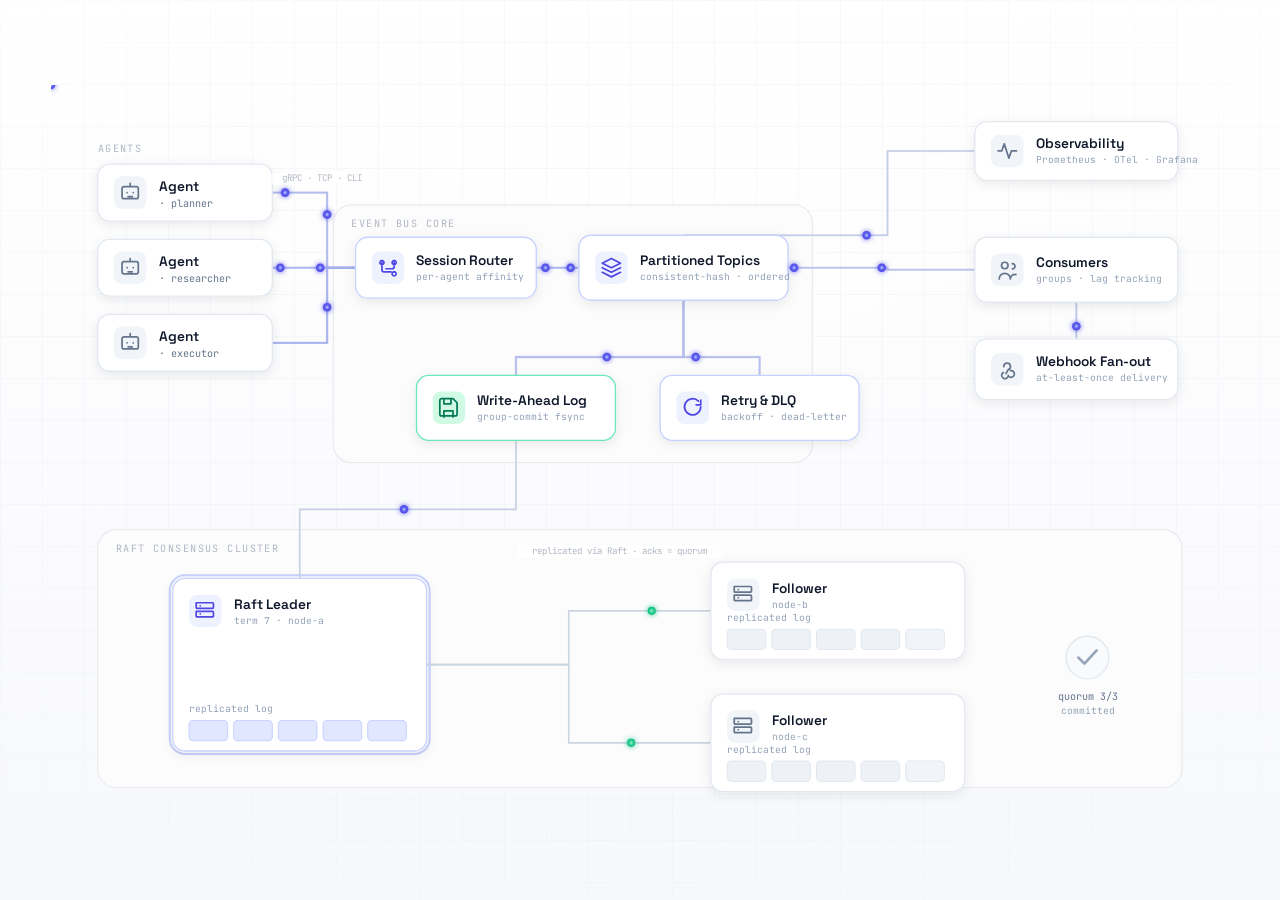
==== commit f5a1baa2: "rename project AgentBus -> EventBus, simplify readme banner module path, eventbus/ sdk pkg, helm cha" ====
--- a/visualization/index.html
+++ b/visualization/index.html
@@ -3,8 +3,8 @@
 <head>
 <meta charset="UTF-8" />
 <meta name="viewport" content="width=device-width, initial-scale=1.0" />
-<title>AgentBus — Architecture</title>
-<meta name="description" content="A live architecture diagram of AgentBus: a Raft-replicated, write-ahead-logged message broker for AI-agent event streams." />
+<title>EventBus — Architecture</title>
+<meta name="description" content="A live architecture diagram of EventBus: a Raft-replicated, write-ahead-logged message broker for AI-agent event streams." />
 
 <link rel="preconnect" href="https://fonts.googleapis.com" />
 <link rel="preconnect" href="https://fonts.gstatic.com" crossorigin />
@@ -165,7 +165,7 @@
   <!-- ============ DESKTOP SVG (continuous) ============ -->
   <div class="svg-scroll">
     <svg class="arch-svg" id="svg" viewBox="0 0 1160 720" role="img"
-      aria-label="Live architecture diagram of AgentBus. AI agents (planner, researcher, executor) stream events over gRPC and TCP into the Agent Bus Core: a session router feeds partitioned topics, which append to a durable write-ahead log and branch to a retry and dead-letter queue, then forward to consumer groups and webhook fan-out, with an observability tap. Below, a Raft consensus cluster continuously replicates the leader's log to two followers, reaching quorum three of three. Indigo packets flow along every connector; the write-ahead log and Raft replication pulse emerald.">
+      aria-label="Live architecture diagram of EventBus. AI agents (planner, researcher, executor) stream events over gRPC and TCP into the Event Bus Core: a session router feeds partitioned topics, which append to a durable write-ahead log and branch to a retry and dead-letter queue, then forward to consumer groups and webhook fan-out, with an observability tap. Below, a Raft consensus cluster continuously replicates the leader's log to two followers, reaching quorum three of three. Indigo packets flow along every connector; the write-ahead log and Raft replication pulse emerald.">
       <defs>
         <radialGradient id="pk" cx="50%" cy="50%" r="50%">
           <stop offset="0%" stop-color="#c7d2fe"/>
@@ -231,7 +231,7 @@
   };
 
   var REGIONS = [
-    { x:278, y:118, w:472, h:254, label:"AGENT BUS CORE" },
+    { x:278, y:118, w:472, h:254, label:"EVENT BUS CORE" },
     { x:46,  y:438, w:1068, h:254, label:"RAFT CONSENSUS CLUSTER" }
   ];
 
@@ -512,7 +512,7 @@
   mHtml += '<div class="m-band">◇ Agents (producers)</div><div class="m-col">'
         + mNode("planner") + mNode("researcher") + mNode("executor") + '</div>';
   mHtml += '<div class="m-arrow">↓ fan-in · gRPC · TCP · CLI</div>';
-  mHtml += '<div class="m-band">Agent Bus Core</div><div class="m-col">'
+  mHtml += '<div class="m-band">Event Bus Core</div><div class="m-col">'
         + mNode("router","core") + mNode("topics","core") + mNode("wal","commit") + mNode("retry","core") + '</div>';
   mHtml += '<div class="m-arrow">↓</div>';
   mHtml += '<div class="m-band">Delivery</div><div class="m-col">'
